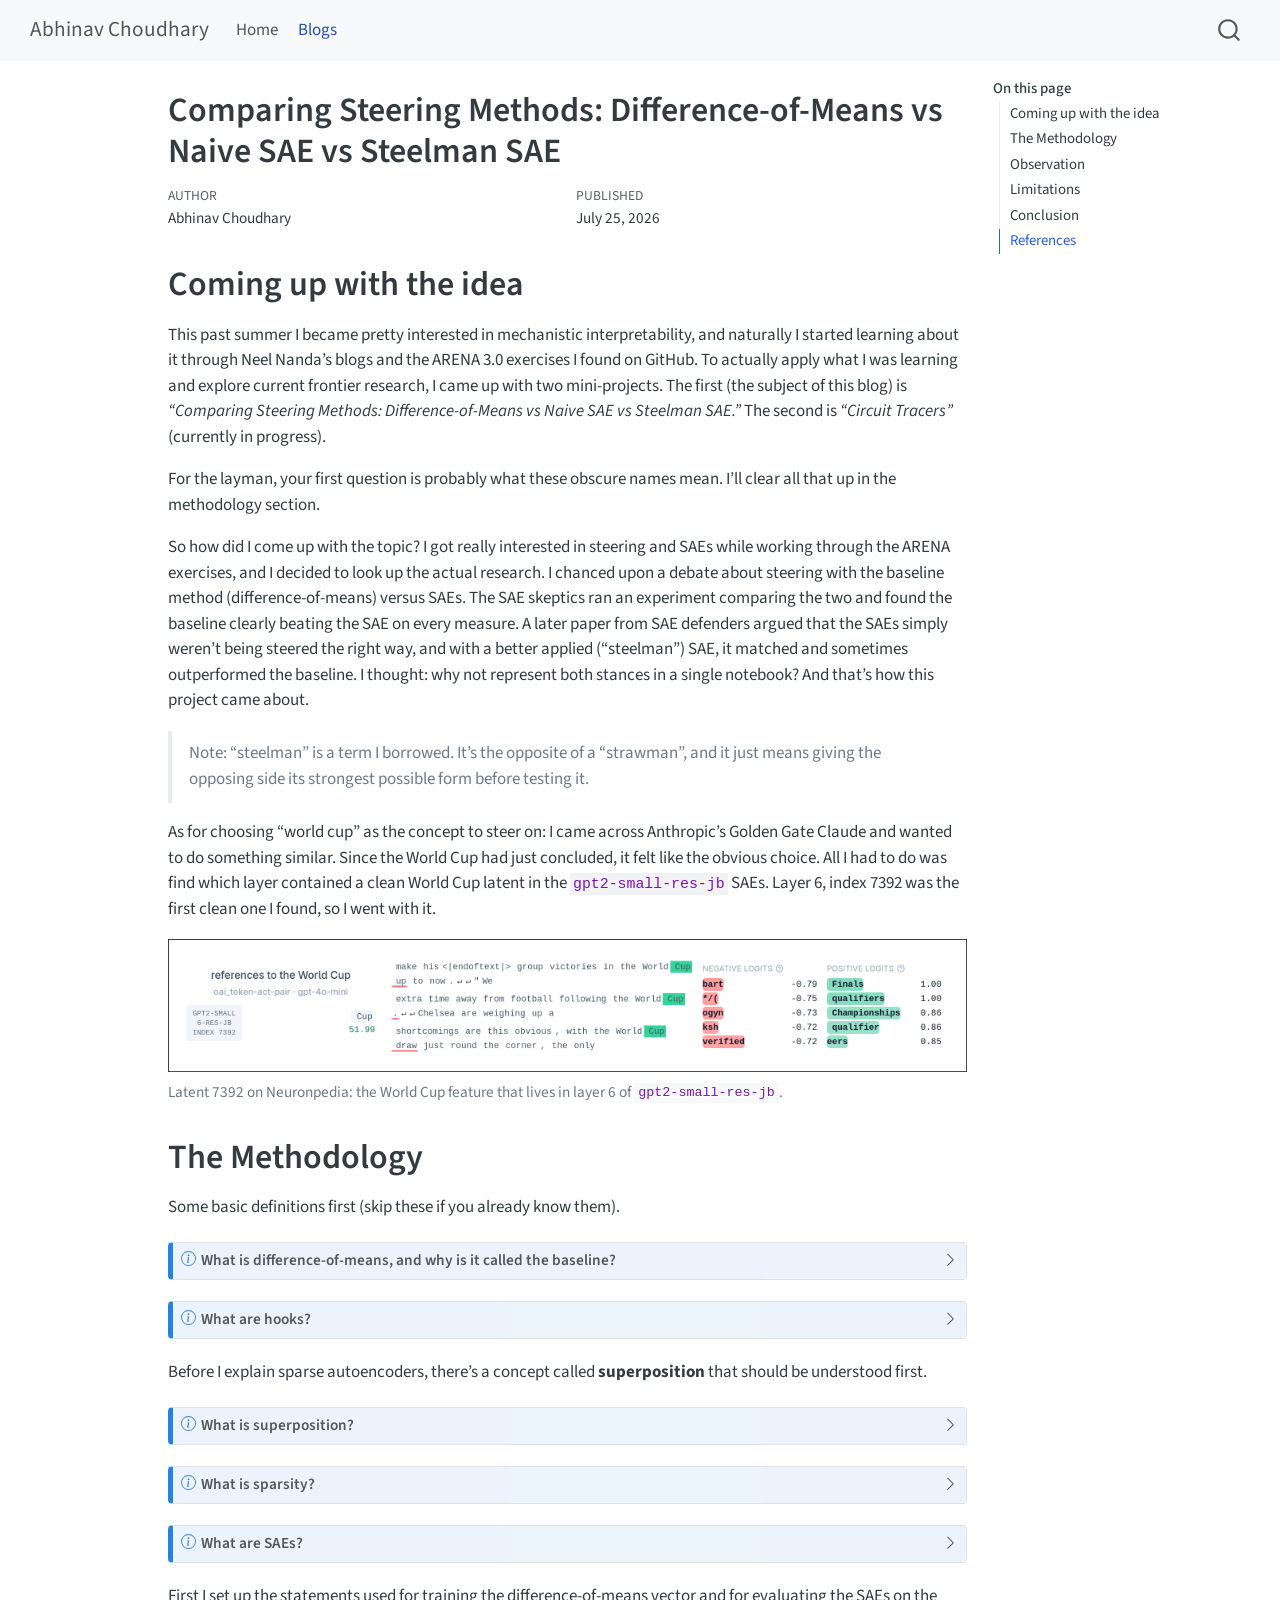
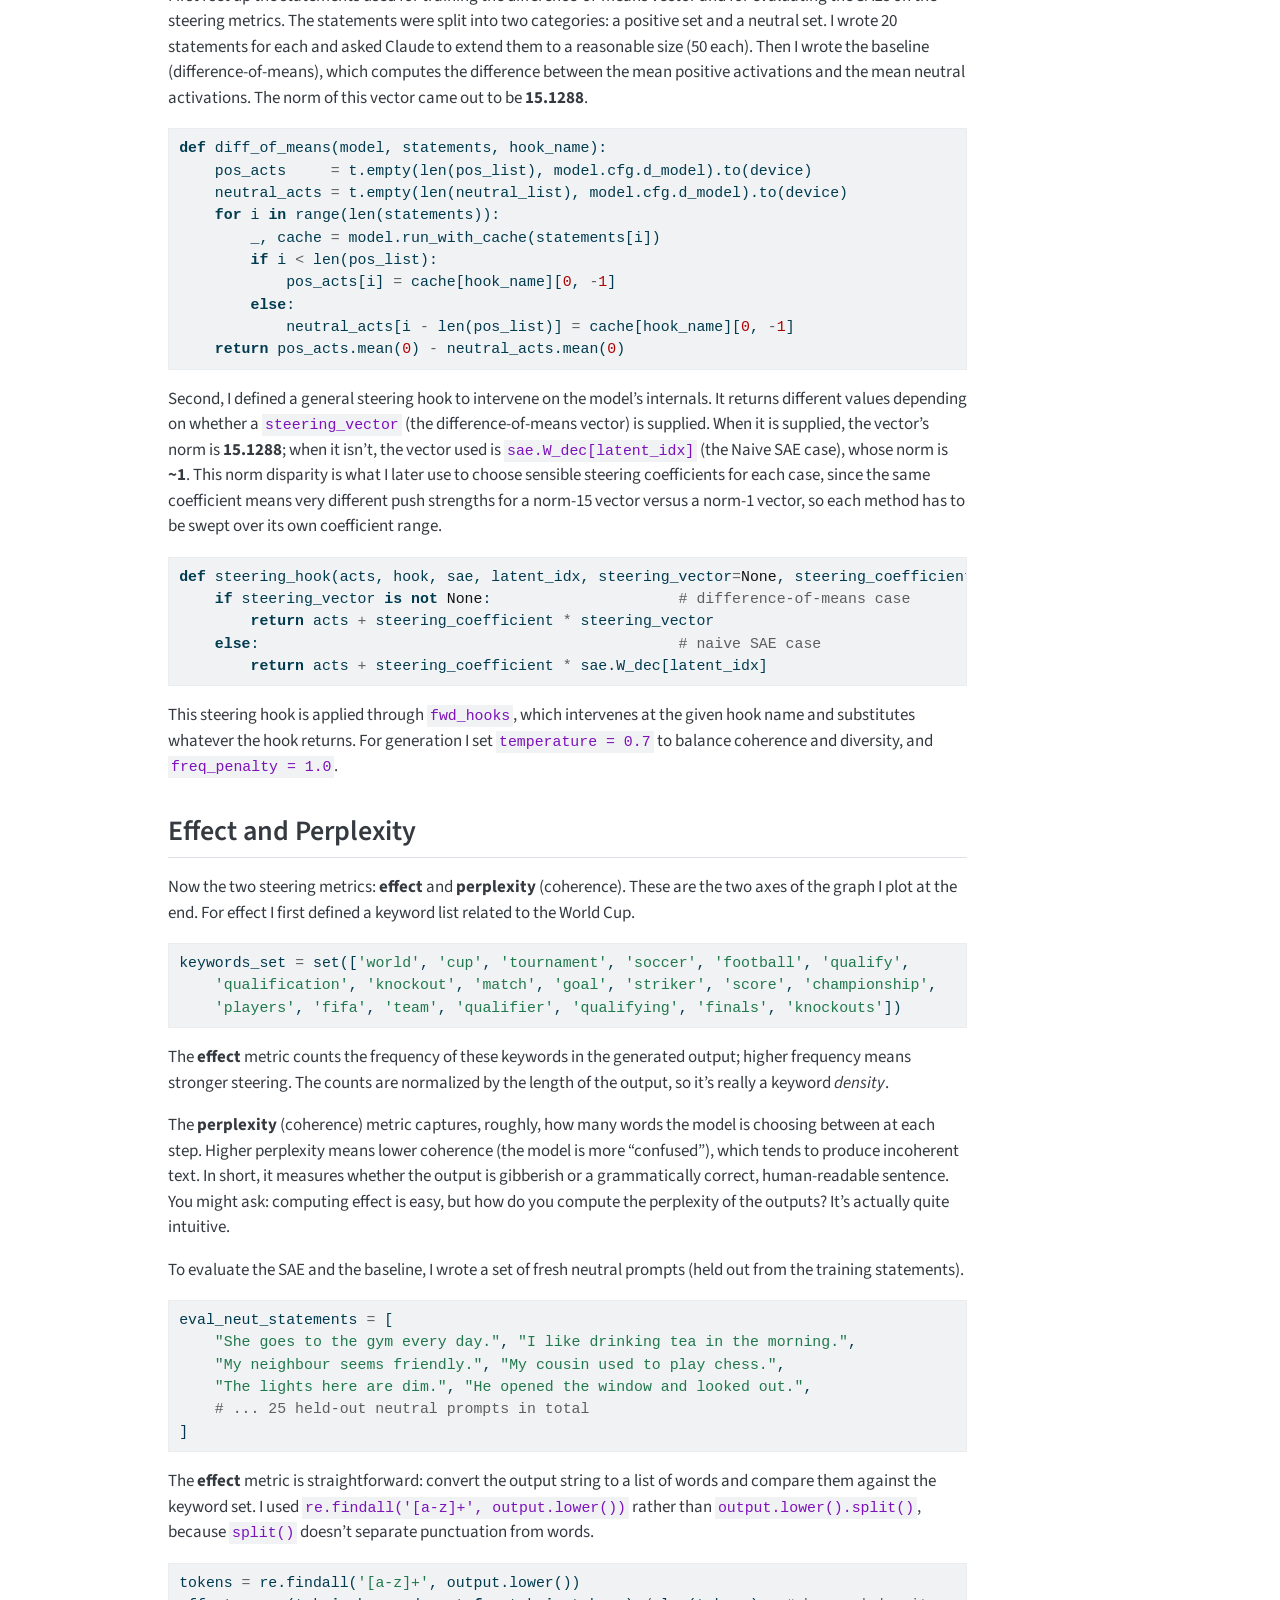
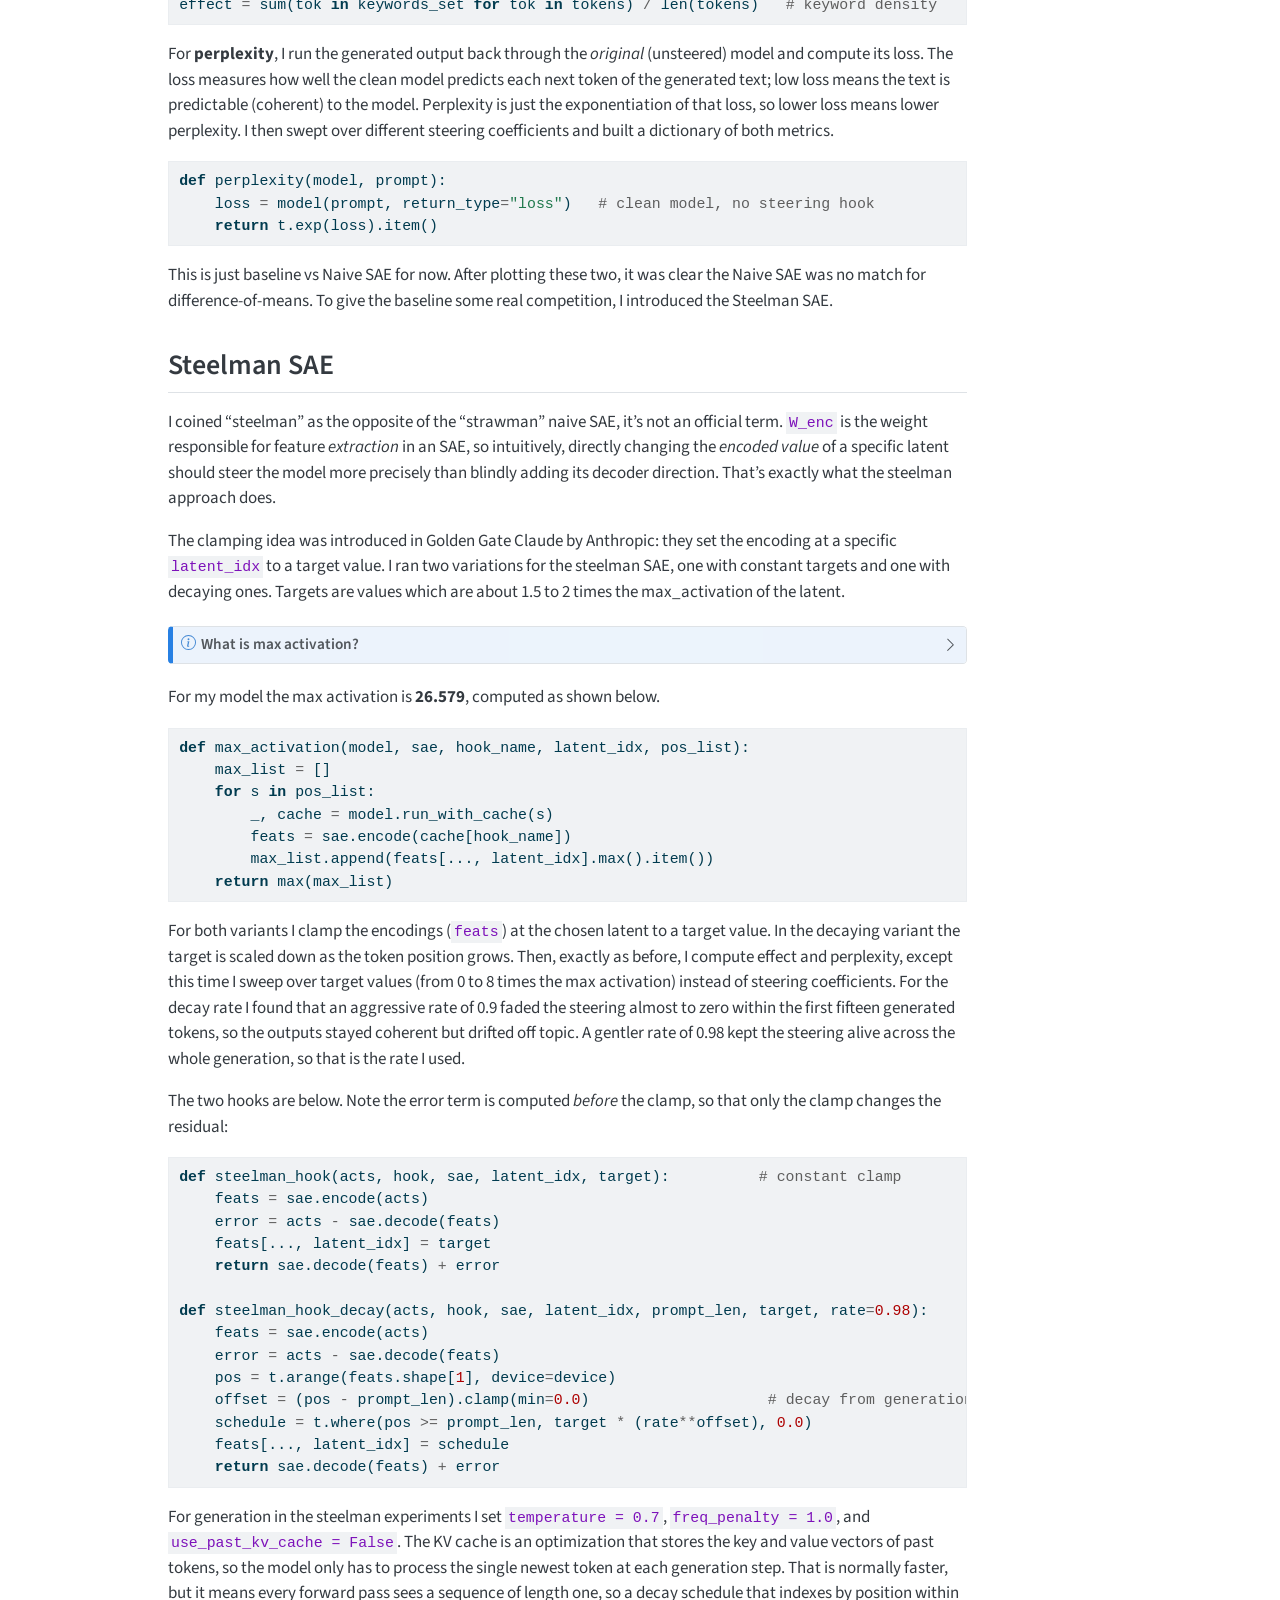
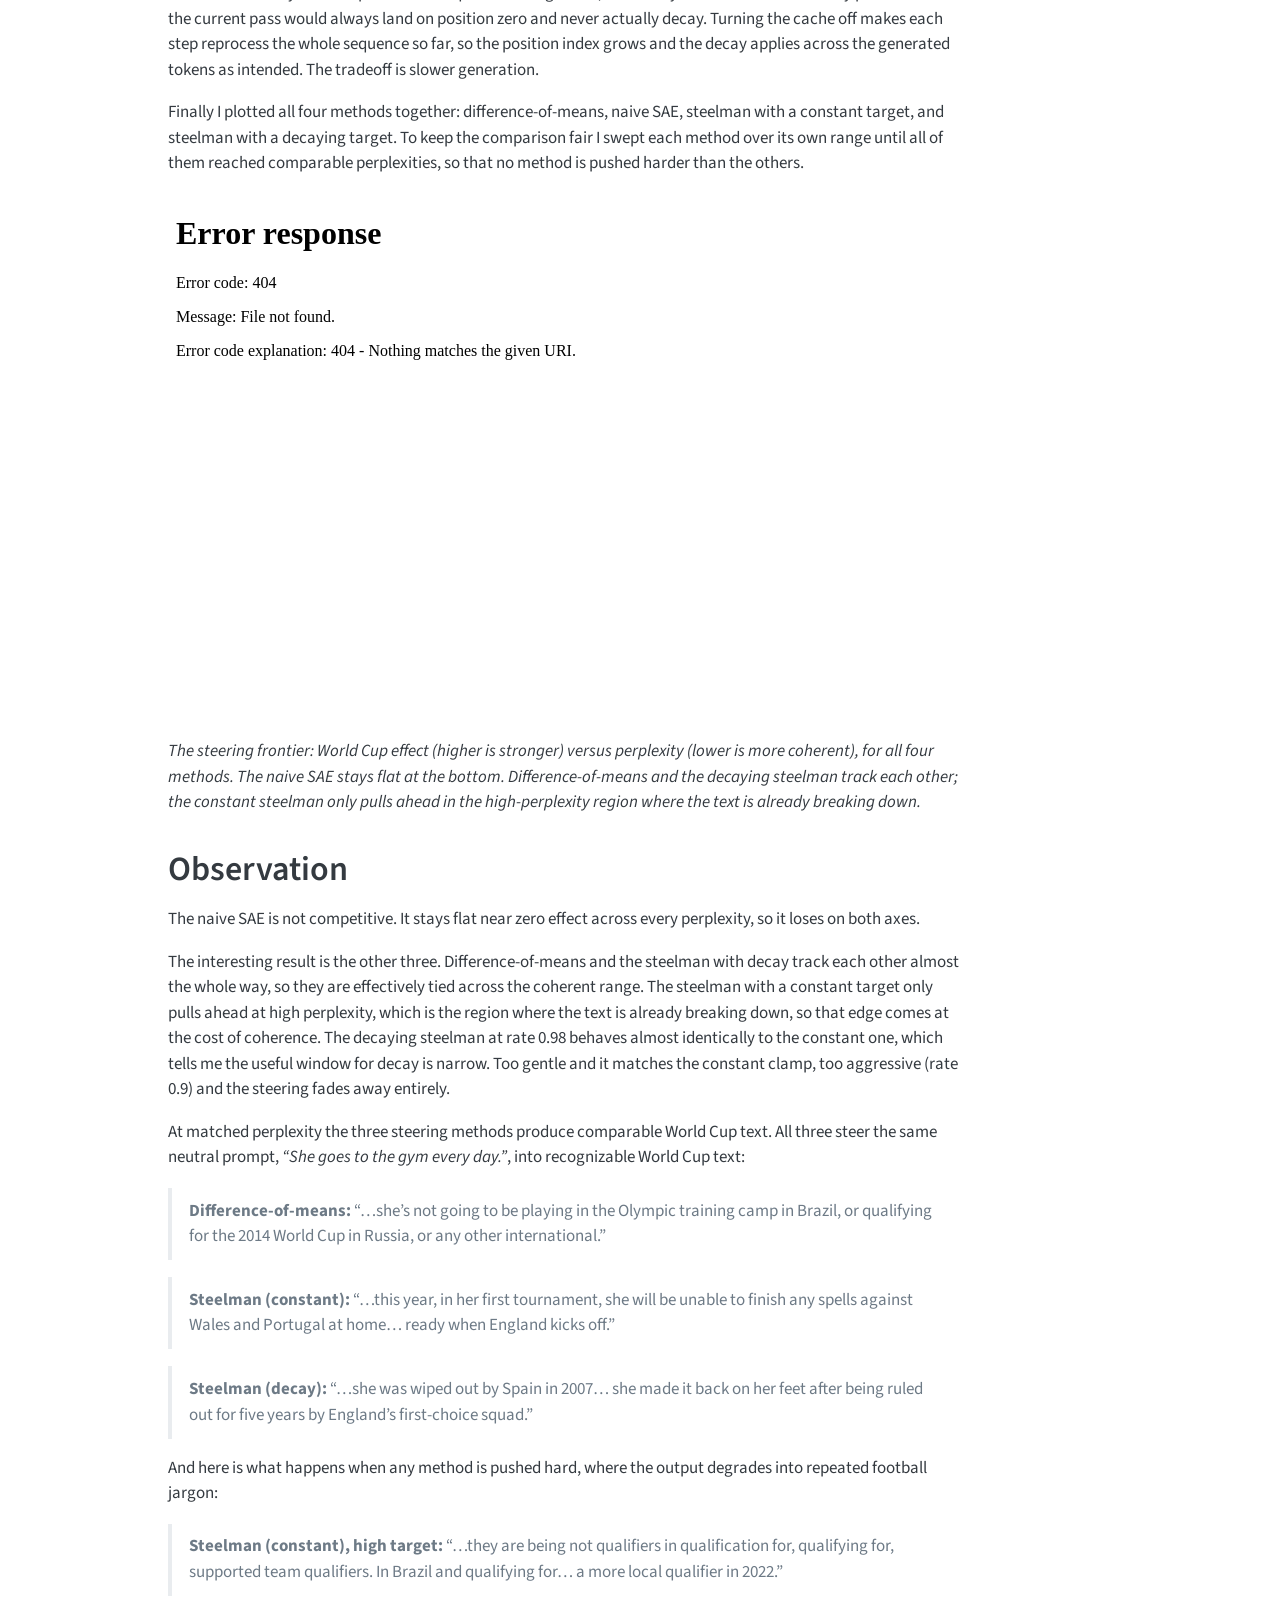
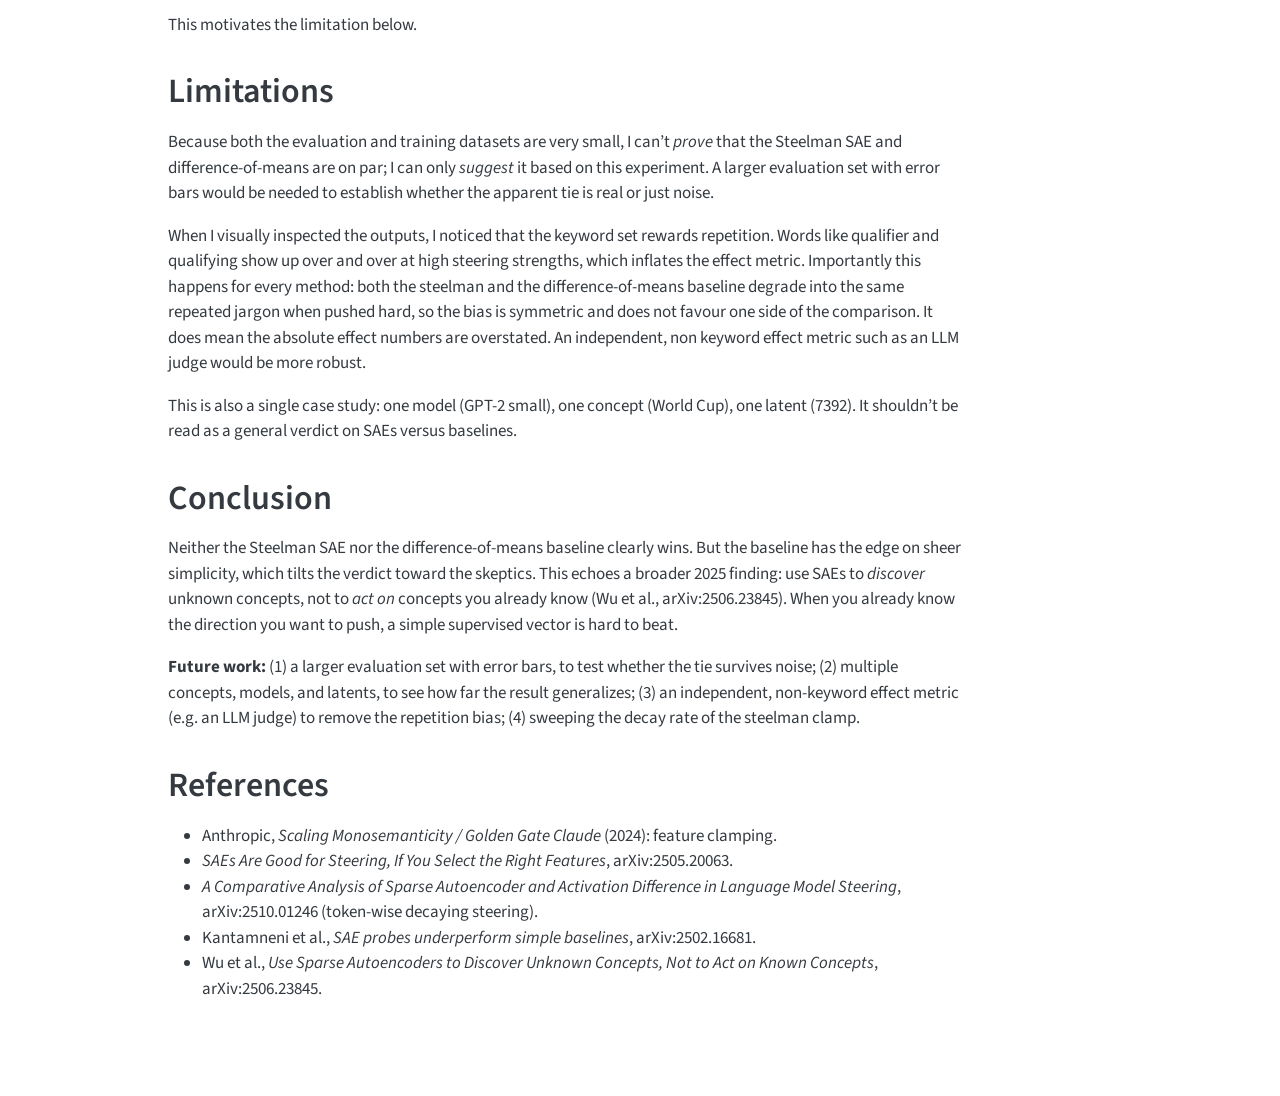
==== steering-methods.html @ bc578cc6 "Built site for gh-pages" ====
<!DOCTYPE html>
<html xmlns="http://www.w3.org/1999/xhtml" lang="en" xml:lang="en"><head>

<meta charset="utf-8">
<meta name="generator" content="quarto-1.9.38">

<meta name="viewport" content="width=device-width, initial-scale=1.0, user-scalable=yes">

<meta name="author" content="Abhinav Choudhary">
<meta name="dcterms.date" content="2026-07-25">

<title>Comparing Steering Methods: Difference-of-Means vs Naive SAE vs Steelman SAE – Abhinav Choudhary</title>
<style>
/* Default styles provided by pandoc.
** See https://pandoc.org/MANUAL.html#variables-for-html for config info.
*/
code{white-space: pre-wrap;}
span.smallcaps{font-variant: small-caps;}
div.columns{display: flex; gap: min(4vw, 1.5em);}
div.column{flex: auto; overflow-x: auto;}
div.hanging-indent{margin-left: 1.5em; text-indent: -1.5em;}
ul.task-list{list-style: none;}
ul.task-list li input[type="checkbox"] {
  width: 0.8em;
  margin: 0 0.8em 0.2em -1em; /* quarto-specific, see https://github.com/quarto-dev/quarto-cli/issues/4556 */ 
  vertical-align: middle;
}
/* CSS for syntax highlighting */
html { -webkit-text-size-adjust: 100%; }
pre > code.sourceCode { white-space: pre; position: relative; }
pre > code.sourceCode > span { display: inline-block; line-height: 1.25; }
pre > code.sourceCode > span:empty { height: 1.2em; }
.sourceCode { overflow: visible; }
code.sourceCode > span { color: inherit; text-decoration: inherit; }
div.sourceCode { margin: 1em 0; }
pre.sourceCode { margin: 0; }
@media screen {
div.sourceCode { overflow: auto; }
}
@media print {
pre > code.sourceCode { white-space: pre-wrap; }
pre > code.sourceCode > span { text-indent: -5em; padding-left: 5em; }
}
pre.numberSource code
  { counter-reset: source-line 0; }
pre.numberSource code > span
  { position: relative; left: -4em; counter-increment: source-line; }
pre.numberSource code > span > a:first-child::before
  { content: counter(source-line);
    position: relative; left: -1em; text-align: right; vertical-align: baseline;
    border: none; display: inline-block;
    -webkit-touch-callout: none; -webkit-user-select: none;
    -khtml-user-select: none; -moz-user-select: none;
    -ms-user-select: none; user-select: none;
    padding: 0 4px; width: 4em;
  }
pre.numberSource { margin-left: 3em;  padding-left: 4px; }
div.sourceCode
  {   }
@media screen {
pre > code.sourceCode > span > a:first-child::before { text-decoration: underline; }
}
</style>


<script src="site_libs/quarto-nav/quarto-nav.js"></script>
<script src="site_libs/quarto-nav/headroom.min.js"></script>
<script src="site_libs/clipboard/clipboard.min.js"></script>
<script src="site_libs/quarto-search/autocomplete.umd.js"></script>
<script src="site_libs/quarto-search/fuse.min.js"></script>
<script src="site_libs/quarto-search/quarto-search.js"></script>
<meta name="quarto:offset" content="./">
<script src="site_libs/quarto-html/quarto.js" type="module"></script>
<script src="site_libs/quarto-html/tabsets/tabsets.js" type="module"></script>
<script src="site_libs/quarto-html/popper.min.js"></script>
<script src="site_libs/quarto-html/tippy.umd.min.js"></script>
<script src="site_libs/quarto-html/anchor.min.js"></script>
<link href="site_libs/quarto-html/tippy.css" rel="stylesheet">
<link href="site_libs/quarto-html/quarto-syntax-highlighting-15634bcf2e68342d4ad2dfa704d543f6.css" rel="stylesheet" id="quarto-text-highlighting-styles">
<script src="site_libs/bootstrap/bootstrap.min.js"></script>
<link href="site_libs/bootstrap/bootstrap-icons.css" rel="stylesheet">
<link href="site_libs/bootstrap/bootstrap-06bdbc56febceab7a130b93cdafb0894.min.css" rel="stylesheet" append-hash="true" id="quarto-bootstrap" data-mode="light">
<script id="quarto-search-options" type="application/json">{
  "location": "navbar",
  "copy-button": false,
  "collapse-after": 3,
  "panel-placement": "end",
  "type": "overlay",
  "limit": 50,
  "keyboard-shortcut": [
    "f",
    "/",
    "s"
  ],
  "show-item-context": false,
  "language": {
    "search-no-results-text": "No results",
    "search-matching-documents-text": "matching documents",
    "search-copy-link-title": "Copy link to search",
    "search-hide-matches-text": "Hide additional matches",
    "search-more-match-text": "more match in this document",
    "search-more-matches-text": "more matches in this document",
    "search-clear-button-title": "Clear",
    "search-text-placeholder": "",
    "search-detached-cancel-button-title": "Cancel",
    "search-submit-button-title": "Submit",
    "search-label": "Search"
  }
}</script>


</head>

<body class="nav-fixed quarto-light">

<div id="quarto-search-results"></div>
  <header id="quarto-header" class="headroom fixed-top">
    <nav class="navbar navbar-expand-lg " data-bs-theme="dark">
      <div class="navbar-container container-fluid">
      <div class="navbar-brand-container mx-auto">
    <a class="navbar-brand" href="./index.html">
    <span class="navbar-title">Abhinav Choudhary</span>
    </a>
  </div>
            <div id="quarto-search" class="" title="Search"></div>
          <button class="navbar-toggler" type="button" data-bs-toggle="collapse" data-bs-target="#navbarCollapse" aria-controls="navbarCollapse" role="menu" aria-expanded="false" aria-label="Toggle navigation" onclick="if (window.quartoToggleHeadroom) { window.quartoToggleHeadroom(); }">
  <span class="navbar-toggler-icon"></span>
</button>
          <div class="collapse navbar-collapse" id="navbarCollapse">
            <ul class="navbar-nav navbar-nav-scroll me-auto">
  <li class="nav-item">
    <a class="nav-link" href="./index.html"> 
<span class="menu-text">Home</span></a>
  </li>  
  <li class="nav-item">
    <a class="nav-link active" href="./steering-methods.html" aria-current="page"> 
<span class="menu-text">Blogs</span></a>
  </li>  
</ul>
          </div> <!-- /navcollapse -->
            <div class="quarto-navbar-tools">
</div>
      </div> <!-- /container-fluid -->
    </nav>
</header>
<!-- content -->
<div id="quarto-content" class="quarto-container page-columns page-rows-contents page-layout-article page-navbar">
<!-- sidebar -->
<!-- margin-sidebar -->
    <div id="quarto-margin-sidebar" class="sidebar margin-sidebar">
        <nav id="TOC" role="doc-toc" class="toc-active">
    <h2 id="toc-title">On this page</h2>
   
  <ul class="collapse">
  <li><a href="#coming-up-with-the-idea" id="toc-coming-up-with-the-idea" class="nav-link active" data-scroll-target="#coming-up-with-the-idea">Coming up with the idea</a></li>
  <li><a href="#the-methodology" id="toc-the-methodology" class="nav-link" data-scroll-target="#the-methodology">The Methodology</a>
  <ul class="collapse">
  <li><a href="#effect-and-perplexity" id="toc-effect-and-perplexity" class="nav-link" data-scroll-target="#effect-and-perplexity">Effect and Perplexity</a></li>
  <li><a href="#steelman-sae" id="toc-steelman-sae" class="nav-link" data-scroll-target="#steelman-sae">Steelman SAE</a></li>
  </ul></li>
  <li><a href="#observation" id="toc-observation" class="nav-link" data-scroll-target="#observation">Observation</a></li>
  <li><a href="#limitations" id="toc-limitations" class="nav-link" data-scroll-target="#limitations">Limitations</a></li>
  <li><a href="#conclusion" id="toc-conclusion" class="nav-link" data-scroll-target="#conclusion">Conclusion</a></li>
  <li><a href="#references" id="toc-references" class="nav-link" data-scroll-target="#references">References</a></li>
  </ul>
</nav>
    </div>
<!-- main -->
<main class="content" id="quarto-document-content">

<header id="title-block-header" class="quarto-title-block default">
<div class="quarto-title">
<h1 class="title">Comparing Steering Methods: Difference-of-Means vs Naive SAE vs Steelman SAE</h1>
</div>



<div class="quarto-title-meta">

    <div>
    <div class="quarto-title-meta-heading">Author</div>
    <div class="quarto-title-meta-contents">
             <p>Abhinav Choudhary </p>
          </div>
  </div>
    
    <div>
    <div class="quarto-title-meta-heading">Published</div>
    <div class="quarto-title-meta-contents">
      <p class="date">July 25, 2026</p>
    </div>
  </div>
  
    
  </div>
  


</header>


<section id="coming-up-with-the-idea" class="level1">
<h1>Coming up with the idea</h1>
<p>This past summer I became pretty interested in mechanistic interpretability, and naturally I started learning about it through Neel Nanda’s blogs and the ARENA 3.0 exercises I found on GitHub. To actually apply what I was learning and explore current frontier research, I came up with two mini-projects. The first (the subject of this blog) is <em>“Comparing Steering Methods: Difference-of-Means vs Naive SAE vs Steelman SAE.”</em> The second is <em>“Circuit Tracers”</em> (currently in progress).</p>
<p>For the layman, your first question is probably what these obscure names mean. I’ll clear all that up in the methodology section.</p>
<p>So how did I come up with the topic? I got really interested in steering and SAEs while working through the ARENA exercises, and I decided to look up the actual research. I chanced upon a debate about steering with the baseline method (difference-of-means) versus SAEs. The SAE skeptics ran an experiment comparing the two and found the baseline clearly beating the SAE on every measure. A later paper from SAE defenders argued that the SAEs simply weren’t being steered the right way, and with a better applied (“steelman”) SAE, it matched and sometimes outperformed the baseline. I thought: why not represent both stances in a single notebook? And that’s how this project came about.</p>
<blockquote class="blockquote">
<p>Note: “steelman” is a term I borrowed. It’s the opposite of a “strawman”, and it just means giving the opposing side its strongest possible form before testing it.</p>
</blockquote>
<p>As for choosing “world cup” as the concept to steer on: I came across Anthropic’s Golden Gate Claude and wanted to do something similar. Since the World Cup had just concluded, it felt like the obvious choice. All I had to do was find which layer contained a clean World Cup latent in the <code>gpt2-small-res-jb</code> SAEs. Layer 6, index 7392 was the first clean one I found, so I went with it.</p>
<div class="quarto-figure quarto-figure-center">
<figure class="figure">
<p><img src="images/neuronpedia_max_act.png" class="img-fluid figure-img"></p>
<figcaption>Latent 7392 on Neuronpedia: the World Cup feature that lives in layer 6 of <code>gpt2-small-res-jb</code>.</figcaption>
</figure>
</div>
</section>
<section id="the-methodology" class="level1">
<h1>The Methodology</h1>
<p>Some basic definitions first (skip these if you already know them).</p>
<div class="callout callout-style-default callout-note callout-titled">
<div class="callout-header d-flex align-content-center collapsed" data-bs-toggle="collapse" data-bs-target=".callout-1-contents" aria-controls="callout-1" aria-expanded="false" aria-label="Toggle callout">
<div class="callout-icon-container">
<i class="callout-icon"></i>
</div>
<div class="callout-title-container flex-fill">
<span class="screen-reader-only">Note</span>What is difference-of-means, and why is it called the baseline?
</div>
<div class="callout-btn-toggle d-inline-block border-0 py-1 ps-1 pe-0 float-end"><i class="callout-toggle"></i></div>
</div>
<div id="callout-1" class="callout-1-contents callout-collapse collapse">
<div class="callout-body-container callout-body">
<p>Difference-of-means is a <em>supervised</em> feature vector obtained by taking the difference between the mean activations of a positive set and a neutral set. It represents the actual “world cup” direction in the model. If I want to increase the “world cup-ness” of the model’s answers, I add this vector to the internals (by intervening through hooks); if I want to decrease it, I subtract the direction. It’s called the baseline because it’s the simple, cheap method the fancier SAE approaches are compared against.</p>
</div>
</div>
</div>
<div class="callout callout-style-default callout-note callout-titled">
<div class="callout-header d-flex align-content-center collapsed" data-bs-toggle="collapse" data-bs-target=".callout-2-contents" aria-controls="callout-2" aria-expanded="false" aria-label="Toggle callout">
<div class="callout-icon-container">
<i class="callout-icon"></i>
</div>
<div class="callout-title-container flex-fill">
<span class="screen-reader-only">Note</span>What are hooks?
</div>
<div class="callout-btn-toggle d-inline-block border-0 py-1 ps-1 pe-0 float-end"><i class="callout-toggle"></i></div>
</div>
<div id="callout-2" class="callout-2-contents callout-collapse collapse">
<div class="callout-body-container callout-body">
<p>Hooks are a fundamental concept in mechanistic interpretability, introduced in the <code>transformer_lens</code> library (by Neel Nanda), the most widely used library for this kind of work. The library defines named checkpoints throughout the model’s internals that a hook can access. A hook is a function of the form <code>hook_fn(resid, hook)</code> that either <em>reads</em> the internals or <em>intervenes</em> on them. (The <code>hook</code> argument is a HookPoint object carrying info like <code>name</code>, <code>layer()</code>, and <code>ctx</code> (context).)</p>
<p>Under the hood, a block roughly looks like this, where each <code>hook_*</code> is a checkpoint you can attach to:</p>
<div class="code-copy-outer-scaffold"><div class="sourceCode" id="cb1"><pre class="sourceCode python code-with-copy"><code class="sourceCode python"><span id="cb1-1"><a href="#cb1-1" aria-hidden="true" tabindex="-1"></a>x <span class="op">=</span> <span class="va">self</span>.hook_resid_pre(x)     <span class="co"># a HookPoint, named "blocks.6.hook_resid_pre"</span></span>
<span id="cb1-2"><a href="#cb1-2" aria-hidden="true" tabindex="-1"></a>x <span class="op">=</span> x <span class="op">+</span> attn(x)</span>
<span id="cb1-3"><a href="#cb1-3" aria-hidden="true" tabindex="-1"></a>x <span class="op">=</span> <span class="va">self</span>.hook_resid_mid(x)</span>
<span id="cb1-4"><a href="#cb1-4" aria-hidden="true" tabindex="-1"></a>x <span class="op">=</span> x <span class="op">+</span> mlp(x)</span>
<span id="cb1-5"><a href="#cb1-5" aria-hidden="true" tabindex="-1"></a>x <span class="op">=</span> <span class="va">self</span>.hook_resid_post(x)</span></code></pre></div><button title="Copy to Clipboard" class="code-copy-button"><i class="bi"></i></button></div>
</div>
</div>
</div>
<p>Before I explain sparse autoencoders, there’s a concept called <strong>superposition</strong> that should be understood first.</p>
<div class="callout callout-style-default callout-note callout-titled">
<div class="callout-header d-flex align-content-center collapsed" data-bs-toggle="collapse" data-bs-target=".callout-3-contents" aria-controls="callout-3" aria-expanded="false" aria-label="Toggle callout">
<div class="callout-icon-container">
<i class="callout-icon"></i>
</div>
<div class="callout-title-container flex-fill">
<span class="screen-reader-only">Note</span>What is superposition?
</div>
<div class="callout-btn-toggle d-inline-block border-0 py-1 ps-1 pe-0 float-end"><i class="callout-toggle"></i></div>
</div>
<div id="callout-3" class="callout-3-contents callout-collapse collapse">
<div class="callout-body-container callout-body">
<p>It has been experimentally observed that when feature activations are sparse, neurons can represent more features than they have dimensions. Feature directions would ideally be orthogonal, but under superposition they are only <em>nearly</em> orthogonal (almost 90 degrees apart), which allows a single neuron to be polysemantic, encoding several features at once.</p>
<div class="quarto-figure quarto-figure-center">
<figure class="figure">
<p><img src="images/tms_superposition.png" class="img-fluid figure-img"></p>
<figcaption>As feature sparsity increases, a model packs more features than it has dimensions by placing them in nearly orthogonal directions. From Anthropic’s <em>Toy Models of Superposition</em>.</figcaption>
</figure>
</div>
</div>
</div>
</div>
<div class="callout callout-style-default callout-note callout-titled">
<div class="callout-header d-flex align-content-center collapsed" data-bs-toggle="collapse" data-bs-target=".callout-4-contents" aria-controls="callout-4" aria-expanded="false" aria-label="Toggle callout">
<div class="callout-icon-container">
<i class="callout-icon"></i>
</div>
<div class="callout-title-container flex-fill">
<span class="screen-reader-only">Note</span>What is sparsity?
</div>
<div class="callout-btn-toggle d-inline-block border-0 py-1 ps-1 pe-0 float-end"><i class="callout-toggle"></i></div>
</div>
<div id="callout-4" class="callout-4-contents callout-collapse collapse">
<div class="callout-body-container callout-body">
<p>Sparsity means only a small number of the SAE’s features are active (non-zero) for any given input. Each input is explained by a <em>few</em> features, not all of them.</p>
</div>
</div>
</div>
<div class="callout callout-style-default callout-note callout-titled">
<div class="callout-header d-flex align-content-center collapsed" data-bs-toggle="collapse" data-bs-target=".callout-5-contents" aria-controls="callout-5" aria-expanded="false" aria-label="Toggle callout">
<div class="callout-icon-container">
<i class="callout-icon"></i>
</div>
<div class="callout-title-container flex-fill">
<span class="screen-reader-only">Note</span>What are SAEs?
</div>
<div class="callout-btn-toggle d-inline-block border-0 py-1 ps-1 pe-0 float-end"><i class="callout-toggle"></i></div>
</div>
<div id="callout-5" class="callout-5-contents callout-collapse collapse">
<div class="callout-body-container callout-body">
<p>SAEs (sparse autoencoders) are devices that promote monosemanticity. They are over-complete dictionaries whose dimension is larger than the activation dimension, so that every individual feature packed into a neuron can get its own direction. They are trained to reconstruct the input from the same features they extract, penalized by a sparsity term.</p>
<pre><code>x                -&gt; (batch, seq, d_model)
feats            = ReLU(x @ sae.W_enc)      # (b, s, d_model) @ (d_model, d_sae); d_sae &gt; d_model
x_reconstruction = feats @ sae.W_dec
error            = x - x_reconstruction

loss = ||x - x_reconstruction||^2   +   lambda * ||feats||_1
       |___ reconstruction (MSE) ___|     |___ sparsity (L1) ___|</code></pre>
<p>Without the sparsity penalty, the SAE could just use all its features densely, no better than the neuron it’s decoding. The L1 penalty forces the SAE to explain each input with a <em>minimal</em> set of active features, so each feature specializes in one interpretable concept. <strong>Sparsity is what buys monosemanticity.</strong></p>
</div>
</div>
</div>
<p>First I set up the statements used for training the difference-of-means vector and for evaluating the SAEs on the steering metrics. The statements were split into two categories: a positive set and a neutral set. I wrote 20 statements for each and asked Claude to extend them to a reasonable size (50 each). Then I wrote the baseline (difference-of-means), which computes the difference between the mean positive activations and the mean neutral activations. The norm of this vector came out to be <strong>15.1288</strong>.</p>
<div class="code-copy-outer-scaffold"><div class="sourceCode" id="cb3"><pre class="sourceCode python code-with-copy"><code class="sourceCode python"><span id="cb3-1"><a href="#cb3-1" aria-hidden="true" tabindex="-1"></a><span class="kw">def</span> diff_of_means(model, statements, hook_name):</span>
<span id="cb3-2"><a href="#cb3-2" aria-hidden="true" tabindex="-1"></a>    pos_acts     <span class="op">=</span> t.empty(<span class="bu">len</span>(pos_list), model.cfg.d_model).to(device)</span>
<span id="cb3-3"><a href="#cb3-3" aria-hidden="true" tabindex="-1"></a>    neutral_acts <span class="op">=</span> t.empty(<span class="bu">len</span>(neutral_list), model.cfg.d_model).to(device)</span>
<span id="cb3-4"><a href="#cb3-4" aria-hidden="true" tabindex="-1"></a>    <span class="cf">for</span> i <span class="kw">in</span> <span class="bu">range</span>(<span class="bu">len</span>(statements)):</span>
<span id="cb3-5"><a href="#cb3-5" aria-hidden="true" tabindex="-1"></a>        _, cache <span class="op">=</span> model.run_with_cache(statements[i])</span>
<span id="cb3-6"><a href="#cb3-6" aria-hidden="true" tabindex="-1"></a>        <span class="cf">if</span> i <span class="op">&lt;</span> <span class="bu">len</span>(pos_list):</span>
<span id="cb3-7"><a href="#cb3-7" aria-hidden="true" tabindex="-1"></a>            pos_acts[i] <span class="op">=</span> cache[hook_name][<span class="dv">0</span>, <span class="op">-</span><span class="dv">1</span>]</span>
<span id="cb3-8"><a href="#cb3-8" aria-hidden="true" tabindex="-1"></a>        <span class="cf">else</span>:</span>
<span id="cb3-9"><a href="#cb3-9" aria-hidden="true" tabindex="-1"></a>            neutral_acts[i <span class="op">-</span> <span class="bu">len</span>(pos_list)] <span class="op">=</span> cache[hook_name][<span class="dv">0</span>, <span class="op">-</span><span class="dv">1</span>]</span>
<span id="cb3-10"><a href="#cb3-10" aria-hidden="true" tabindex="-1"></a>    <span class="cf">return</span> pos_acts.mean(<span class="dv">0</span>) <span class="op">-</span> neutral_acts.mean(<span class="dv">0</span>)</span></code></pre></div><button title="Copy to Clipboard" class="code-copy-button"><i class="bi"></i></button></div>
<p>Second, I defined a general steering hook to intervene on the model’s internals. It returns different values depending on whether a <code>steering_vector</code> (the difference-of-means vector) is supplied. When it is supplied, the vector’s norm is <strong>15.1288</strong>; when it isn’t, the vector used is <code>sae.W_dec[latent_idx]</code> (the Naive SAE case), whose norm is <strong>~1</strong>. This norm disparity is what I later use to choose sensible steering coefficients for each case, since the same coefficient means very different push strengths for a norm-15 vector versus a norm-1 vector, so each method has to be swept over its own coefficient range.</p>
<div class="code-copy-outer-scaffold"><div class="sourceCode" id="cb4"><pre class="sourceCode python code-with-copy"><code class="sourceCode python"><span id="cb4-1"><a href="#cb4-1" aria-hidden="true" tabindex="-1"></a><span class="kw">def</span> steering_hook(acts, hook, sae, latent_idx, steering_vector<span class="op">=</span><span class="va">None</span>, steering_coefficient<span class="op">=</span><span class="fl">1.0</span>):</span>
<span id="cb4-2"><a href="#cb4-2" aria-hidden="true" tabindex="-1"></a>    <span class="cf">if</span> steering_vector <span class="kw">is</span> <span class="kw">not</span> <span class="va">None</span>:                     <span class="co"># difference-of-means case</span></span>
<span id="cb4-3"><a href="#cb4-3" aria-hidden="true" tabindex="-1"></a>        <span class="cf">return</span> acts <span class="op">+</span> steering_coefficient <span class="op">*</span> steering_vector</span>
<span id="cb4-4"><a href="#cb4-4" aria-hidden="true" tabindex="-1"></a>    <span class="cf">else</span>:                                               <span class="co"># naive SAE case</span></span>
<span id="cb4-5"><a href="#cb4-5" aria-hidden="true" tabindex="-1"></a>        <span class="cf">return</span> acts <span class="op">+</span> steering_coefficient <span class="op">*</span> sae.W_dec[latent_idx]</span></code></pre></div><button title="Copy to Clipboard" class="code-copy-button"><i class="bi"></i></button></div>
<p>This steering hook is applied through <code>fwd_hooks</code>, which intervenes at the given hook name and substitutes whatever the hook returns. For generation I set <code>temperature = 0.7</code> to balance coherence and diversity, and <code>freq_penalty = 1.0</code>.</p>
<section id="effect-and-perplexity" class="level2">
<h2 class="anchored" data-anchor-id="effect-and-perplexity">Effect and Perplexity</h2>
<p>Now the two steering metrics: <strong>effect</strong> and <strong>perplexity</strong> (coherence). These are the two axes of the graph I plot at the end. For effect I first defined a keyword list related to the World Cup.</p>
<div class="code-copy-outer-scaffold"><div class="sourceCode" id="cb5"><pre class="sourceCode python code-with-copy"><code class="sourceCode python"><span id="cb5-1"><a href="#cb5-1" aria-hidden="true" tabindex="-1"></a>keywords_set <span class="op">=</span> <span class="bu">set</span>([<span class="st">'world'</span>, <span class="st">'cup'</span>, <span class="st">'tournament'</span>, <span class="st">'soccer'</span>, <span class="st">'football'</span>, <span class="st">'qualify'</span>,</span>
<span id="cb5-2"><a href="#cb5-2" aria-hidden="true" tabindex="-1"></a>    <span class="st">'qualification'</span>, <span class="st">'knockout'</span>, <span class="st">'match'</span>, <span class="st">'goal'</span>, <span class="st">'striker'</span>, <span class="st">'score'</span>, <span class="st">'championship'</span>,</span>
<span id="cb5-3"><a href="#cb5-3" aria-hidden="true" tabindex="-1"></a>    <span class="st">'players'</span>, <span class="st">'fifa'</span>, <span class="st">'team'</span>, <span class="st">'qualifier'</span>, <span class="st">'qualifying'</span>, <span class="st">'finals'</span>, <span class="st">'knockouts'</span>])</span></code></pre></div><button title="Copy to Clipboard" class="code-copy-button"><i class="bi"></i></button></div>
<p>The <strong>effect</strong> metric counts the frequency of these keywords in the generated output; higher frequency means stronger steering. The counts are normalized by the length of the output, so it’s really a keyword <em>density</em>.</p>
<p>The <strong>perplexity</strong> (coherence) metric captures, roughly, how many words the model is choosing between at each step. Higher perplexity means lower coherence (the model is more “confused”), which tends to produce incoherent text. In short, it measures whether the output is gibberish or a grammatically correct, human-readable sentence. You might ask: computing effect is easy, but how do you compute the perplexity of the outputs? It’s actually quite intuitive.</p>
<p>To evaluate the SAE and the baseline, I wrote a set of fresh neutral prompts (held out from the training statements).</p>
<div class="code-copy-outer-scaffold"><div class="sourceCode" id="cb6"><pre class="sourceCode python code-with-copy"><code class="sourceCode python"><span id="cb6-1"><a href="#cb6-1" aria-hidden="true" tabindex="-1"></a>eval_neut_statements <span class="op">=</span> [</span>
<span id="cb6-2"><a href="#cb6-2" aria-hidden="true" tabindex="-1"></a>    <span class="st">"She goes to the gym every day."</span>, <span class="st">"I like drinking tea in the morning."</span>,</span>
<span id="cb6-3"><a href="#cb6-3" aria-hidden="true" tabindex="-1"></a>    <span class="st">"My neighbour seems friendly."</span>, <span class="st">"My cousin used to play chess."</span>,</span>
<span id="cb6-4"><a href="#cb6-4" aria-hidden="true" tabindex="-1"></a>    <span class="st">"The lights here are dim."</span>, <span class="st">"He opened the window and looked out."</span>,</span>
<span id="cb6-5"><a href="#cb6-5" aria-hidden="true" tabindex="-1"></a>    <span class="co"># ... 25 held-out neutral prompts in total</span></span>
<span id="cb6-6"><a href="#cb6-6" aria-hidden="true" tabindex="-1"></a>]</span></code></pre></div><button title="Copy to Clipboard" class="code-copy-button"><i class="bi"></i></button></div>
<p>The <strong>effect</strong> metric is straightforward: convert the output string to a list of words and compare them against the keyword set. I used <code>re.findall('[a-z]+', output.lower())</code> rather than <code>output.lower().split()</code>, because <code>split()</code> doesn’t separate punctuation from words.</p>
<div class="code-copy-outer-scaffold"><div class="sourceCode" id="cb7"><pre class="sourceCode python code-with-copy"><code class="sourceCode python"><span id="cb7-1"><a href="#cb7-1" aria-hidden="true" tabindex="-1"></a>tokens <span class="op">=</span> re.findall(<span class="st">'[a-z]+'</span>, output.lower())</span>
<span id="cb7-2"><a href="#cb7-2" aria-hidden="true" tabindex="-1"></a>effect <span class="op">=</span> <span class="bu">sum</span>(tok <span class="kw">in</span> keywords_set <span class="cf">for</span> tok <span class="kw">in</span> tokens) <span class="op">/</span> <span class="bu">len</span>(tokens)   <span class="co"># keyword density</span></span></code></pre></div><button title="Copy to Clipboard" class="code-copy-button"><i class="bi"></i></button></div>
<p>For <strong>perplexity</strong>, I run the generated output back through the <em>original</em> (unsteered) model and compute its loss. The loss measures how well the clean model predicts each next token of the generated text; low loss means the text is predictable (coherent) to the model. Perplexity is just the exponentiation of that loss, so lower loss means lower perplexity. I then swept over different steering coefficients and built a dictionary of both metrics.</p>
<div class="code-copy-outer-scaffold"><div class="sourceCode" id="cb8"><pre class="sourceCode python code-with-copy"><code class="sourceCode python"><span id="cb8-1"><a href="#cb8-1" aria-hidden="true" tabindex="-1"></a><span class="kw">def</span> perplexity(model, prompt):</span>
<span id="cb8-2"><a href="#cb8-2" aria-hidden="true" tabindex="-1"></a>    loss <span class="op">=</span> model(prompt, return_type<span class="op">=</span><span class="st">"loss"</span>)   <span class="co"># clean model, no steering hook</span></span>
<span id="cb8-3"><a href="#cb8-3" aria-hidden="true" tabindex="-1"></a>    <span class="cf">return</span> t.exp(loss).item()</span></code></pre></div><button title="Copy to Clipboard" class="code-copy-button"><i class="bi"></i></button></div>
<p>This is just baseline vs Naive SAE for now. After plotting these two, it was clear the Naive SAE was no match for difference-of-means. To give the baseline some real competition, I introduced the Steelman SAE.</p>
</section>
<section id="steelman-sae" class="level2">
<h2 class="anchored" data-anchor-id="steelman-sae">Steelman SAE</h2>
<p>I coined “steelman” as the opposite of the “strawman” naive SAE, it’s not an official term. <code>W_enc</code> is the weight responsible for feature <em>extraction</em> in an SAE, so intuitively, directly changing the <em>encoded value</em> of a specific latent should steer the model more precisely than blindly adding its decoder direction. That’s exactly what the steelman approach does.</p>
<p>The clamping idea was introduced in Golden Gate Claude by Anthropic: they set the encoding at a specific <code>latent_idx</code> to a target value. I ran two variations for the steelman SAE, one with constant targets and one with decaying ones. Targets are values which are about 1.5 to 2 times the max_activation of the latent.</p>
<div class="callout callout-style-default callout-note callout-titled">
<div class="callout-header d-flex align-content-center collapsed" data-bs-toggle="collapse" data-bs-target=".callout-6-contents" aria-controls="callout-6" aria-expanded="false" aria-label="Toggle callout">
<div class="callout-icon-container">
<i class="callout-icon"></i>
</div>
<div class="callout-title-container flex-fill">
<span class="screen-reader-only">Note</span>What is max activation?
</div>
<div class="callout-btn-toggle d-inline-block border-0 py-1 ps-1 pe-0 float-end"><i class="callout-toggle"></i></div>
</div>
<div id="callout-6" class="callout-6-contents callout-collapse collapse">
<div class="callout-body-container callout-body">
<p>Max activation is the largest value the encoding takes across tokens for that particular <code>latent_idx</code>.</p>
</div>
</div>
</div>
<p>For my model the max activation is <strong>26.579</strong>, computed as shown below.</p>
<div class="code-copy-outer-scaffold"><div class="sourceCode" id="cb9"><pre class="sourceCode python code-with-copy"><code class="sourceCode python"><span id="cb9-1"><a href="#cb9-1" aria-hidden="true" tabindex="-1"></a><span class="kw">def</span> max_activation(model, sae, hook_name, latent_idx, pos_list):</span>
<span id="cb9-2"><a href="#cb9-2" aria-hidden="true" tabindex="-1"></a>    max_list <span class="op">=</span> []</span>
<span id="cb9-3"><a href="#cb9-3" aria-hidden="true" tabindex="-1"></a>    <span class="cf">for</span> s <span class="kw">in</span> pos_list:</span>
<span id="cb9-4"><a href="#cb9-4" aria-hidden="true" tabindex="-1"></a>        _, cache <span class="op">=</span> model.run_with_cache(s)</span>
<span id="cb9-5"><a href="#cb9-5" aria-hidden="true" tabindex="-1"></a>        feats <span class="op">=</span> sae.encode(cache[hook_name])</span>
<span id="cb9-6"><a href="#cb9-6" aria-hidden="true" tabindex="-1"></a>        max_list.append(feats[..., latent_idx].<span class="bu">max</span>().item())</span>
<span id="cb9-7"><a href="#cb9-7" aria-hidden="true" tabindex="-1"></a>    <span class="cf">return</span> <span class="bu">max</span>(max_list)</span></code></pre></div><button title="Copy to Clipboard" class="code-copy-button"><i class="bi"></i></button></div>
<p>For both variants I clamp the encodings (<code>feats</code>) at the chosen latent to a target value. In the decaying variant the target is scaled down as the token position grows. Then, exactly as before, I compute effect and perplexity, except this time I sweep over target values (from 0 to 8 times the max activation) instead of steering coefficients. For the decay rate I found that an aggressive rate of 0.9 faded the steering almost to zero within the first fifteen generated tokens, so the outputs stayed coherent but drifted off topic. A gentler rate of 0.98 kept the steering alive across the whole generation, so that is the rate I used.</p>
<p>The two hooks are below. Note the error term is computed <em>before</em> the clamp, so that only the clamp changes the residual:</p>
<div class="code-copy-outer-scaffold"><div class="sourceCode" id="cb10"><pre class="sourceCode python code-with-copy"><code class="sourceCode python"><span id="cb10-1"><a href="#cb10-1" aria-hidden="true" tabindex="-1"></a><span class="kw">def</span> steelman_hook(acts, hook, sae, latent_idx, target):          <span class="co"># constant clamp</span></span>
<span id="cb10-2"><a href="#cb10-2" aria-hidden="true" tabindex="-1"></a>    feats <span class="op">=</span> sae.encode(acts)</span>
<span id="cb10-3"><a href="#cb10-3" aria-hidden="true" tabindex="-1"></a>    error <span class="op">=</span> acts <span class="op">-</span> sae.decode(feats)</span>
<span id="cb10-4"><a href="#cb10-4" aria-hidden="true" tabindex="-1"></a>    feats[..., latent_idx] <span class="op">=</span> target</span>
<span id="cb10-5"><a href="#cb10-5" aria-hidden="true" tabindex="-1"></a>    <span class="cf">return</span> sae.decode(feats) <span class="op">+</span> error</span>
<span id="cb10-6"><a href="#cb10-6" aria-hidden="true" tabindex="-1"></a></span>
<span id="cb10-7"><a href="#cb10-7" aria-hidden="true" tabindex="-1"></a><span class="kw">def</span> steelman_hook_decay(acts, hook, sae, latent_idx, prompt_len, target, rate<span class="op">=</span><span class="fl">0.98</span>):</span>
<span id="cb10-8"><a href="#cb10-8" aria-hidden="true" tabindex="-1"></a>    feats <span class="op">=</span> sae.encode(acts)</span>
<span id="cb10-9"><a href="#cb10-9" aria-hidden="true" tabindex="-1"></a>    error <span class="op">=</span> acts <span class="op">-</span> sae.decode(feats)</span>
<span id="cb10-10"><a href="#cb10-10" aria-hidden="true" tabindex="-1"></a>    pos <span class="op">=</span> t.arange(feats.shape[<span class="dv">1</span>], device<span class="op">=</span>device)</span>
<span id="cb10-11"><a href="#cb10-11" aria-hidden="true" tabindex="-1"></a>    offset <span class="op">=</span> (pos <span class="op">-</span> prompt_len).clamp(<span class="bu">min</span><span class="op">=</span><span class="fl">0.0</span>)                    <span class="co"># decay from generation start</span></span>
<span id="cb10-12"><a href="#cb10-12" aria-hidden="true" tabindex="-1"></a>    schedule <span class="op">=</span> t.where(pos <span class="op">&gt;=</span> prompt_len, target <span class="op">*</span> (rate<span class="op">**</span>offset), <span class="fl">0.0</span>)</span>
<span id="cb10-13"><a href="#cb10-13" aria-hidden="true" tabindex="-1"></a>    feats[..., latent_idx] <span class="op">=</span> schedule</span>
<span id="cb10-14"><a href="#cb10-14" aria-hidden="true" tabindex="-1"></a>    <span class="cf">return</span> sae.decode(feats) <span class="op">+</span> error</span></code></pre></div><button title="Copy to Clipboard" class="code-copy-button"><i class="bi"></i></button></div>
<p>For generation in the steelman experiments I set <code>temperature = 0.7</code>, <code>freq_penalty = 1.0</code>, and <code>use_past_kv_cache = False</code>. The KV cache is an optimization that stores the key and value vectors of past tokens, so the model only has to process the single newest token at each generation step. That is normally faster, but it means every forward pass sees a sequence of length one, so a decay schedule that indexes by position within the current pass would always land on position zero and never actually decay. Turning the cache off makes each step reprocess the whole sequence so far, so the position index grows and the decay applies across the generated tokens as intended. The tradeoff is slower generation.</p>
<p>Finally I plotted all four methods together: difference-of-means, naive SAE, steelman with a constant target, and steelman with a decaying target. To keep the comparison fair I swept each method over its own range until all of them reached comparable perplexities, so that no method is pushed harder than the others.</p>
<iframe src="images/frontier.html" width="100%" height="520" style="border:none;"></iframe>
<p><em>The steering frontier: World Cup effect (higher is stronger) versus perplexity (lower is more coherent), for all four methods. The naive SAE stays flat at the bottom. Difference-of-means and the decaying steelman track each other; the constant steelman only pulls ahead in the high-perplexity region where the text is already breaking down.</em></p>
</section>
</section>
<section id="observation" class="level1">
<h1>Observation</h1>
<p>The naive SAE is not competitive. It stays flat near zero effect across every perplexity, so it loses on both axes.</p>
<p>The interesting result is the other three. Difference-of-means and the steelman with decay track each other almost the whole way, so they are effectively tied across the coherent range. The steelman with a constant target only pulls ahead at high perplexity, which is the region where the text is already breaking down, so that edge comes at the cost of coherence. The decaying steelman at rate 0.98 behaves almost identically to the constant one, which tells me the useful window for decay is narrow. Too gentle and it matches the constant clamp, too aggressive (rate 0.9) and the steering fades away entirely.</p>
<p>At matched perplexity the three steering methods produce comparable World Cup text. All three steer the same neutral prompt, <em>“She goes to the gym every day.”</em>, into recognizable World Cup text:</p>
<blockquote class="blockquote">
<p><strong>Difference-of-means:</strong> “…she’s not going to be playing in the Olympic training camp in Brazil, or qualifying for the 2014 World Cup in Russia, or any other international.”</p>
</blockquote>
<blockquote class="blockquote">
<p><strong>Steelman (constant):</strong> “…this year, in her first tournament, she will be unable to finish any spells against Wales and Portugal at home… ready when England kicks off.”</p>
</blockquote>
<blockquote class="blockquote">
<p><strong>Steelman (decay):</strong> “…she was wiped out by Spain in 2007… she made it back on her feet after being ruled out for five years by England’s first-choice squad.”</p>
</blockquote>
<p>And here is what happens when any method is pushed hard, where the output degrades into repeated football jargon:</p>
<blockquote class="blockquote">
<p><strong>Steelman (constant), high target:</strong> “…they are being not qualifiers in qualification for, qualifying for, supported team qualifiers. In Brazil and qualifying for… a more local qualifier in 2022.”</p>
</blockquote>
<p>This motivates the limitation below.</p>
</section>
<section id="limitations" class="level1">
<h1>Limitations</h1>
<p>Because both the evaluation and training datasets are very small, I can’t <em>prove</em> that the Steelman SAE and difference-of-means are on par; I can only <em>suggest</em> it based on this experiment. A larger evaluation set with error bars would be needed to establish whether the apparent tie is real or just noise.</p>
<p>When I visually inspected the outputs, I noticed that the keyword set rewards repetition. Words like qualifier and qualifying show up over and over at high steering strengths, which inflates the effect metric. Importantly this happens for every method: both the steelman and the difference-of-means baseline degrade into the same repeated jargon when pushed hard, so the bias is symmetric and does not favour one side of the comparison. It does mean the absolute effect numbers are overstated. An independent, non keyword effect metric such as an LLM judge would be more robust.</p>
<p>This is also a single case study: one model (GPT-2 small), one concept (World Cup), one latent (7392). It shouldn’t be read as a general verdict on SAEs versus baselines.</p>
</section>
<section id="conclusion" class="level1">
<h1>Conclusion</h1>
<p>Neither the Steelman SAE nor the difference-of-means baseline clearly wins. But the baseline has the edge on sheer simplicity, which tilts the verdict toward the skeptics. This echoes a broader 2025 finding: use SAEs to <em>discover</em> unknown concepts, not to <em>act on</em> concepts you already know (Wu et al., arXiv:2506.23845). When you already know the direction you want to push, a simple supervised vector is hard to beat.</p>
<p><strong>Future work:</strong> (1) a larger evaluation set with error bars, to test whether the tie survives noise; (2) multiple concepts, models, and latents, to see how far the result generalizes; (3) an independent, non-keyword effect metric (e.g.&nbsp;an LLM judge) to remove the repetition bias; (4) sweeping the decay rate of the steelman clamp.</p>
</section>
<section id="references" class="level1">
<h1>References</h1>
<ul>
<li>Anthropic, <em>Scaling Monosemanticity / Golden Gate Claude</em> (2024): feature clamping.</li>
<li><em>SAEs Are Good for Steering, If You Select the Right Features</em>, arXiv:2505.20063.</li>
<li><em>A Comparative Analysis of Sparse Autoencoder and Activation Difference in Language Model Steering</em>, arXiv:2510.01246 (token-wise decaying steering).</li>
<li>Kantamneni et al., <em>SAE probes underperform simple baselines</em>, arXiv:2502.16681.</li>
<li>Wu et al., <em>Use Sparse Autoencoders to Discover Unknown Concepts, Not to Act on Known Concepts</em>, arXiv:2506.23845.</li>
</ul>


</section>

</main> <!-- /main -->
<script id="quarto-html-after-body" type="application/javascript">
  window.document.addEventListener("DOMContentLoaded", function (event) {
    const icon = "";
    const anchorJS = new window.AnchorJS();
    anchorJS.options = {
      placement: 'right',
      icon: icon
    };
    anchorJS.add('.anchored');
    const isCodeAnnotation = (el) => {
      for (const clz of el.classList) {
        if (clz.startsWith('code-annotation-')) {                     
          return true;
        }
      }
      return false;
    }
    const onCopySuccess = function(e) {
      // button target
      const button = e.trigger;
      // don't keep focus
      button.blur();
      // flash "checked"
      button.classList.add('code-copy-button-checked');
      var currentTitle = button.getAttribute("title");
      button.setAttribute("title", "Copied!");
      let tooltip;
      if (window.bootstrap) {
        button.setAttribute("data-bs-toggle", "tooltip");
        button.setAttribute("data-bs-placement", "left");
        button.setAttribute("data-bs-title", "Copied!");
        tooltip = new bootstrap.Tooltip(button, 
          { trigger: "manual", 
            customClass: "code-copy-button-tooltip",
            offset: [0, -8]});
        tooltip.show();    
      }
      setTimeout(function() {
        if (tooltip) {
          tooltip.hide();
          button.removeAttribute("data-bs-title");
          button.removeAttribute("data-bs-toggle");
          button.removeAttribute("data-bs-placement");
        }
        button.setAttribute("title", currentTitle);
        button.classList.remove('code-copy-button-checked');
      }, 1000);
      // clear code selection
      e.clearSelection();
    }
    const getTextToCopy = function(trigger) {
      const outerScaffold = trigger.parentElement.cloneNode(true);
      const codeEl = outerScaffold.querySelector('code');
      for (const childEl of codeEl.children) {
        if (isCodeAnnotation(childEl)) {
          childEl.remove();
        }
      }
      return codeEl.innerText;
    }
    const clipboard = new window.ClipboardJS('.code-copy-button:not([data-in-quarto-modal])', {
      text: getTextToCopy
    });
    clipboard.on('success', onCopySuccess);
    if (window.document.getElementById('quarto-embedded-source-code-modal')) {
      const clipboardModal = new window.ClipboardJS('.code-copy-button[data-in-quarto-modal]', {
        text: getTextToCopy,
        container: window.document.getElementById('quarto-embedded-source-code-modal')
      });
      clipboardModal.on('success', onCopySuccess);
    }
      var localhostRegex = new RegExp(/^(?:http|https):\/\/localhost\:?[0-9]*\//);
      var mailtoRegex = new RegExp(/^mailto:/);
        var filterRegex = new RegExp('/' + window.location.host + '/');
      var isInternal = (href) => {
          return filterRegex.test(href) || localhostRegex.test(href) || mailtoRegex.test(href);
      }
      // Inspect non-navigation links and adorn them if external
     var links = window.document.querySelectorAll('a[href]:not(.nav-link):not(.navbar-brand):not(.toc-action):not(.sidebar-link):not(.sidebar-item-toggle):not(.pagination-link):not(.no-external):not([aria-hidden]):not(.dropdown-item):not(.quarto-navigation-tool):not(.about-link)');
      for (var i=0; i<links.length; i++) {
        const link = links[i];
        if (!isInternal(link.href)) {
          // undo the damage that might have been done by quarto-nav.js in the case of
          // links that we want to consider external
          if (link.dataset.originalHref !== undefined) {
            link.href = link.dataset.originalHref;
          }
        }
      }
    function tippyHover(el, contentFn, onTriggerFn, onUntriggerFn) {
      const config = {
        allowHTML: true,
        maxWidth: 500,
        delay: 100,
        arrow: false,
        appendTo: function(el) {
            return el.parentElement;
        },
        interactive: true,
        interactiveBorder: 10,
        theme: 'quarto',
        placement: 'bottom-start',
      };
      if (contentFn) {
        config.content = contentFn;
      }
      if (onTriggerFn) {
        config.onTrigger = onTriggerFn;
      }
      if (onUntriggerFn) {
        config.onUntrigger = onUntriggerFn;
      }
      window.tippy(el, config); 
    }
    const noterefs = window.document.querySelectorAll('a[role="doc-noteref"]');
    for (var i=0; i<noterefs.length; i++) {
      const ref = noterefs[i];
      tippyHover(ref, function() {
        // use id or data attribute instead here
        let href = ref.getAttribute('data-footnote-href') || ref.getAttribute('href');
        try { href = new URL(href).hash; } catch {}
        const id = href.replace(/^#\/?/, "");
        const note = window.document.getElementById(id);
        if (note) {
          return note.innerHTML;
        } else {
          return "";
        }
      });
    }
    const xrefs = window.document.querySelectorAll('a.quarto-xref');
    const processXRef = (id, note) => {
      // Strip column container classes
      const stripColumnClz = (el) => {
        el.classList.remove("page-full", "page-columns");
        if (el.children) {
          for (const child of el.children) {
            stripColumnClz(child);
          }
        }
      }
      stripColumnClz(note)
      if (id === null || id.startsWith('sec-')) {
        // Special case sections, only their first couple elements
        const container = document.createElement("div");
        if (note.children && note.children.length > 2) {
          container.appendChild(note.children[0].cloneNode(true));
          for (let i = 1; i < note.children.length; i++) {
            const child = note.children[i];
            if (child.tagName === "P" && child.innerText === "") {
              continue;
            } else {
              container.appendChild(child.cloneNode(true));
              break;
            }
          }
          if (window.Quarto?.typesetMath) {
            window.Quarto.typesetMath(container);
          }
          return container.innerHTML
        } else {
          if (window.Quarto?.typesetMath) {
            window.Quarto.typesetMath(note);
          }
          return note.innerHTML;
        }
      } else {
        // Remove any anchor links if they are present
        const anchorLink = note.querySelector('a.anchorjs-link');
        if (anchorLink) {
          anchorLink.remove();
        }
        if (window.Quarto?.typesetMath) {
          window.Quarto.typesetMath(note);
        }
        if (note.classList.contains("callout")) {
          return note.outerHTML;
        } else {
          return note.innerHTML;
        }
      }
    }
    for (var i=0; i<xrefs.length; i++) {
      const xref = xrefs[i];
      tippyHover(xref, undefined, function(instance) {
        instance.disable();
        let url = xref.getAttribute('href');
        let hash = undefined; 
        if (url.startsWith('#')) {
          hash = url;
        } else {
          try { hash = new URL(url).hash; } catch {}
        }
        if (hash) {
          const id = hash.replace(/^#\/?/, "");
          const note = window.document.getElementById(id);
          if (note !== null) {
            try {
              const html = processXRef(id, note.cloneNode(true));
              instance.setContent(html);
            } finally {
              instance.enable();
              instance.show();
            }
          } else {
            // See if we can fetch this
            fetch(url.split('#')[0])
            .then(res => res.text())
            .then(html => {
              const parser = new DOMParser();
              const htmlDoc = parser.parseFromString(html, "text/html");
              const note = htmlDoc.getElementById(id);
              if (note !== null) {
                const html = processXRef(id, note);
                instance.setContent(html);
              } 
            }).finally(() => {
              instance.enable();
              instance.show();
            });
          }
        } else {
          // See if we can fetch a full url (with no hash to target)
          // This is a special case and we should probably do some content thinning / targeting
          fetch(url)
          .then(res => res.text())
          .then(html => {
            const parser = new DOMParser();
            const htmlDoc = parser.parseFromString(html, "text/html");
            const note = htmlDoc.querySelector('main.content');
            if (note !== null) {
              // This should only happen for chapter cross references
              // (since there is no id in the URL)
              // remove the first header
              if (note.children.length > 0 && note.children[0].tagName === "HEADER") {
                note.children[0].remove();
              }
              const html = processXRef(null, note);
              instance.setContent(html);
            } 
          }).finally(() => {
            instance.enable();
            instance.show();
          });
        }
      }, function(instance) {
      });
    }
        let selectedAnnoteEl;
        const selectorForAnnotation = ( cell, annotation) => {
          let cellAttr = 'data-code-cell="' + cell + '"';
          let lineAttr = 'data-code-annotation="' +  annotation + '"';
          const selector = 'span[' + cellAttr + '][' + lineAttr + ']';
          return selector;
        }
        const selectCodeLines = (annoteEl) => {
          const doc = window.document;
          const targetCell = annoteEl.getAttribute("data-target-cell");
          const targetAnnotation = annoteEl.getAttribute("data-target-annotation");
          const annoteSpan = window.document.querySelector(selectorForAnnotation(targetCell, targetAnnotation));
          const lines = annoteSpan.getAttribute("data-code-lines").split(",");
          const lineIds = lines.map((line) => {
            return targetCell + "-" + line;
          })
          let top = null;
          let height = null;
          let parent = null;
          if (lineIds.length > 0) {
              //compute the position of the single el (top and bottom and make a div)
              const el = window.document.getElementById(lineIds[0]);
              top = el.offsetTop;
              height = el.offsetHeight;
              parent = el.parentElement.parentElement;
            if (lineIds.length > 1) {
              const lastEl = window.document.getElementById(lineIds[lineIds.length - 1]);
              const bottom = lastEl.offsetTop + lastEl.offsetHeight;
              height = bottom - top;
            }
            if (top !== null && height !== null && parent !== null) {
              // cook up a div (if necessary) and position it 
              let div = window.document.getElementById("code-annotation-line-highlight");
              if (div === null) {
                div = window.document.createElement("div");
                div.setAttribute("id", "code-annotation-line-highlight");
                div.style.position = 'absolute';
                parent.appendChild(div);
              }
              div.style.top = top - 2 + "px";
              div.style.height = height + 4 + "px";
              div.style.left = 0;
              let gutterDiv = window.document.getElementById("code-annotation-line-highlight-gutter");
              if (gutterDiv === null) {
                gutterDiv = window.document.createElement("div");
                gutterDiv.setAttribute("id", "code-annotation-line-highlight-gutter");
                gutterDiv.style.position = 'absolute';
                const codeCell = window.document.getElementById(targetCell);
                const gutter = codeCell.querySelector('.code-annotation-gutter');
                gutter.appendChild(gutterDiv);
              }
              gutterDiv.style.top = top - 2 + "px";
              gutterDiv.style.height = height + 4 + "px";
            }
            selectedAnnoteEl = annoteEl;
          }
        };
        const unselectCodeLines = () => {
          const elementsIds = ["code-annotation-line-highlight", "code-annotation-line-highlight-gutter"];
          elementsIds.forEach((elId) => {
            const div = window.document.getElementById(elId);
            if (div) {
              div.remove();
            }
          });
          selectedAnnoteEl = undefined;
        };
          // Handle positioning of the toggle
      window.addEventListener(
        "resize",
        throttle(() => {
          elRect = undefined;
          if (selectedAnnoteEl) {
            selectCodeLines(selectedAnnoteEl);
          }
        }, 10)
      );
      function throttle(fn, ms) {
      let throttle = false;
      let timer;
        return (...args) => {
          if(!throttle) { // first call gets through
              fn.apply(this, args);
              throttle = true;
          } else { // all the others get throttled
              if(timer) clearTimeout(timer); // cancel #2
              timer = setTimeout(() => {
                fn.apply(this, args);
                timer = throttle = false;
              }, ms);
          }
        };
      }
        // Attach click handler to the DT
        const annoteDls = window.document.querySelectorAll('dt[data-target-cell]');
        for (const annoteDlNode of annoteDls) {
          annoteDlNode.addEventListener('click', (event) => {
            const clickedEl = event.target;
            if (clickedEl !== selectedAnnoteEl) {
              unselectCodeLines();
              const activeEl = window.document.querySelector('dt[data-target-cell].code-annotation-active');
              if (activeEl) {
                activeEl.classList.remove('code-annotation-active');
              }
              selectCodeLines(clickedEl);
              clickedEl.classList.add('code-annotation-active');
            } else {
              // Unselect the line
              unselectCodeLines();
              clickedEl.classList.remove('code-annotation-active');
            }
          });
        }
    const findCites = (el) => {
      const parentEl = el.parentElement;
      if (parentEl) {
        const cites = parentEl.dataset.cites;
        if (cites) {
          return {
            el,
            cites: cites.split(' ')
          };
        } else {
          return findCites(el.parentElement)
        }
      } else {
        return undefined;
      }
    };
    var bibliorefs = window.document.querySelectorAll('a[role="doc-biblioref"]');
    for (var i=0; i<bibliorefs.length; i++) {
      const ref = bibliorefs[i];
      const citeInfo = findCites(ref);
      if (citeInfo) {
        tippyHover(citeInfo.el, function() {
          var popup = window.document.createElement('div');
          citeInfo.cites.forEach(function(cite) {
            var citeDiv = window.document.createElement('div');
            citeDiv.classList.add('hanging-indent');
            citeDiv.classList.add('csl-entry');
            var biblioDiv = window.document.getElementById('ref-' + cite);
            if (biblioDiv) {
              citeDiv.innerHTML = biblioDiv.innerHTML;
            }
            popup.appendChild(citeDiv);
          });
          return popup.innerHTML;
        });
      }
    }
  });
  </script>
</div> <!-- /content -->




</body></html>
---- site_libs/quarto-html/tippy.css ----
.tippy-box[data-animation=fade][data-state=hidden]{opacity:0}[data-tippy-root]{max-width:calc(100vw - 10px)}.tippy-box{position:relative;background-color:#333;color:#fff;border-radius:4px;font-size:14px;line-height:1.4;white-space:normal;outline:0;transition-property:transform,visibility,opacity}.tippy-box[data-placement^=top]>.tippy-arrow{bottom:0}.tippy-box[data-placement^=top]>.tippy-arrow:before{bottom:-7px;left:0;border-width:8px 8px 0;border-top-color:initial;transform-origin:center top}.tippy-box[data-placement^=bottom]>.tippy-arrow{top:0}.tippy-box[data-placement^=bottom]>.tippy-arrow:before{top:-7px;left:0;border-width:0 8px 8px;border-bottom-color:initial;transform-origin:center bottom}.tippy-box[data-placement^=left]>.tippy-arrow{right:0}.tippy-box[data-placement^=left]>.tippy-arrow:before{border-width:8px 0 8px 8px;border-left-color:initial;right:-7px;transform-origin:center left}.tippy-box[data-placement^=right]>.tippy-arrow{left:0}.tippy-box[data-placement^=right]>.tippy-arrow:before{left:-7px;border-width:8px 8px 8px 0;border-right-color:initial;transform-origin:center right}.tippy-box[data-inertia][data-state=visible]{transition-timing-function:cubic-bezier(.54,1.5,.38,1.11)}.tippy-arrow{width:16px;height:16px;color:#333}.tippy-arrow:before{content:"";position:absolute;border-color:transparent;border-style:solid}.tippy-content{position:relative;padding:5px 9px;z-index:1}
---- site_libs/quarto-html/quarto-syntax-highlighting-15634bcf2e68342d4ad2dfa704d543f6.css ----
/* quarto syntax highlight colors */
:root {
  --quarto-hl-ot-color: #003B4F;
  --quarto-hl-at-color: #657422;
  --quarto-hl-ss-color: #20794D;
  --quarto-hl-an-color: #5E5E5E;
  --quarto-hl-fu-color: #4758AB;
  --quarto-hl-st-color: #20794D;
  --quarto-hl-cf-color: #003B4F;
  --quarto-hl-op-color: #5E5E5E;
  --quarto-hl-er-color: #AD0000;
  --quarto-hl-bn-color: #AD0000;
  --quarto-hl-al-color: #AD0000;
  --quarto-hl-va-color: #111111;
  --quarto-hl-bu-color: inherit;
  --quarto-hl-ex-color: inherit;
  --quarto-hl-pp-color: #AD0000;
  --quarto-hl-in-color: #5E5E5E;
  --quarto-hl-vs-color: #20794D;
  --quarto-hl-wa-color: #5E5E5E;
  --quarto-hl-do-color: #5E5E5E;
  --quarto-hl-im-color: #00769E;
  --quarto-hl-ch-color: #20794D;
  --quarto-hl-dt-color: #AD0000;
  --quarto-hl-fl-color: #AD0000;
  --quarto-hl-co-color: #5E5E5E;
  --quarto-hl-cv-color: #5E5E5E;
  --quarto-hl-cn-color: #8f5902;
  --quarto-hl-sc-color: #5E5E5E;
  --quarto-hl-dv-color: #AD0000;
  --quarto-hl-kw-color: #003B4F;
}

/* other quarto variables */
:root {
  --quarto-font-monospace: SFMono-Regular, Menlo, Monaco, Consolas, "Liberation Mono", "Courier New", monospace;
}

/* syntax highlight based on Pandoc's rules */
pre > code.sourceCode > span {
  color: #003B4F;
}

code.sourceCode > span {
  color: #003B4F;
}

div.sourceCode,
div.sourceCode pre.sourceCode {
  color: #003B4F;
}

/* Normal */
code span {
  color: #003B4F;
}

/* Alert */
code span.al {
  color: #AD0000;
  font-style: inherit;
}

/* Annotation */
code span.an {
  color: #5E5E5E;
  font-style: inherit;
}

/* Attribute */
code span.at {
  color: #657422;
  font-style: inherit;
}

/* BaseN */
code span.bn {
  color: #AD0000;
  font-style: inherit;
}

/* BuiltIn */
code span.bu {
  font-style: inherit;
}

/* ControlFlow */
code span.cf {
  color: #003B4F;
  font-weight: bold;
  font-style: inherit;
}

/* Char */
code span.ch {
  color: #20794D;
  font-style: inherit;
}

/* Constant */
code span.cn {
  color: #8f5902;
  font-style: inherit;
}

/* Comment */
code span.co {
  color: #5E5E5E;
  font-style: inherit;
}

/* CommentVar */
code span.cv {
  color: #5E5E5E;
  font-style: italic;
}

/* Documentation */
code span.do {
  color: #5E5E5E;
  font-style: italic;
}

/* DataType */
code span.dt {
  color: #AD0000;
  font-style: inherit;
}

/* DecVal */
code span.dv {
  color: #AD0000;
  font-style: inherit;
}

/* Error */
code span.er {
  color: #AD0000;
  font-style: inherit;
}

/* Extension */
code span.ex {
  font-style: inherit;
}

/* Float */
code span.fl {
  color: #AD0000;
  font-style: inherit;
}

/* Function */
code span.fu {
  color: #4758AB;
  font-style: inherit;
}

/* Import */
code span.im {
  color: #00769E;
  font-style: inherit;
}

/* Information */
code span.in {
  color: #5E5E5E;
  font-style: inherit;
}

/* Keyword */
code span.kw {
  color: #003B4F;
  font-weight: bold;
  font-style: inherit;
}

/* Operator */
code span.op {
  color: #5E5E5E;
  font-style: inherit;
}

/* Other */
code span.ot {
  color: #003B4F;
  font-style: inherit;
}

/* Preprocessor */
code span.pp {
  color: #AD0000;
  font-style: inherit;
}

/* SpecialChar */
code span.sc {
  color: #5E5E5E;
  font-style: inherit;
}

/* SpecialString */
code span.ss {
  color: #20794D;
  font-style: inherit;
}

/* String */
code span.st {
  color: #20794D;
  font-style: inherit;
}

/* Variable */
code span.va {
  color: #111111;
  font-style: inherit;
}

/* VerbatimString */
code span.vs {
  color: #20794D;
  font-style: inherit;
}

/* Warning */
code span.wa {
  color: #5E5E5E;
  font-style: italic;
}

.prevent-inlining {
  content: "</";
}

/*# sourceMappingURL=f23921c56f73e400b49028c9186a1aa0.css.map */
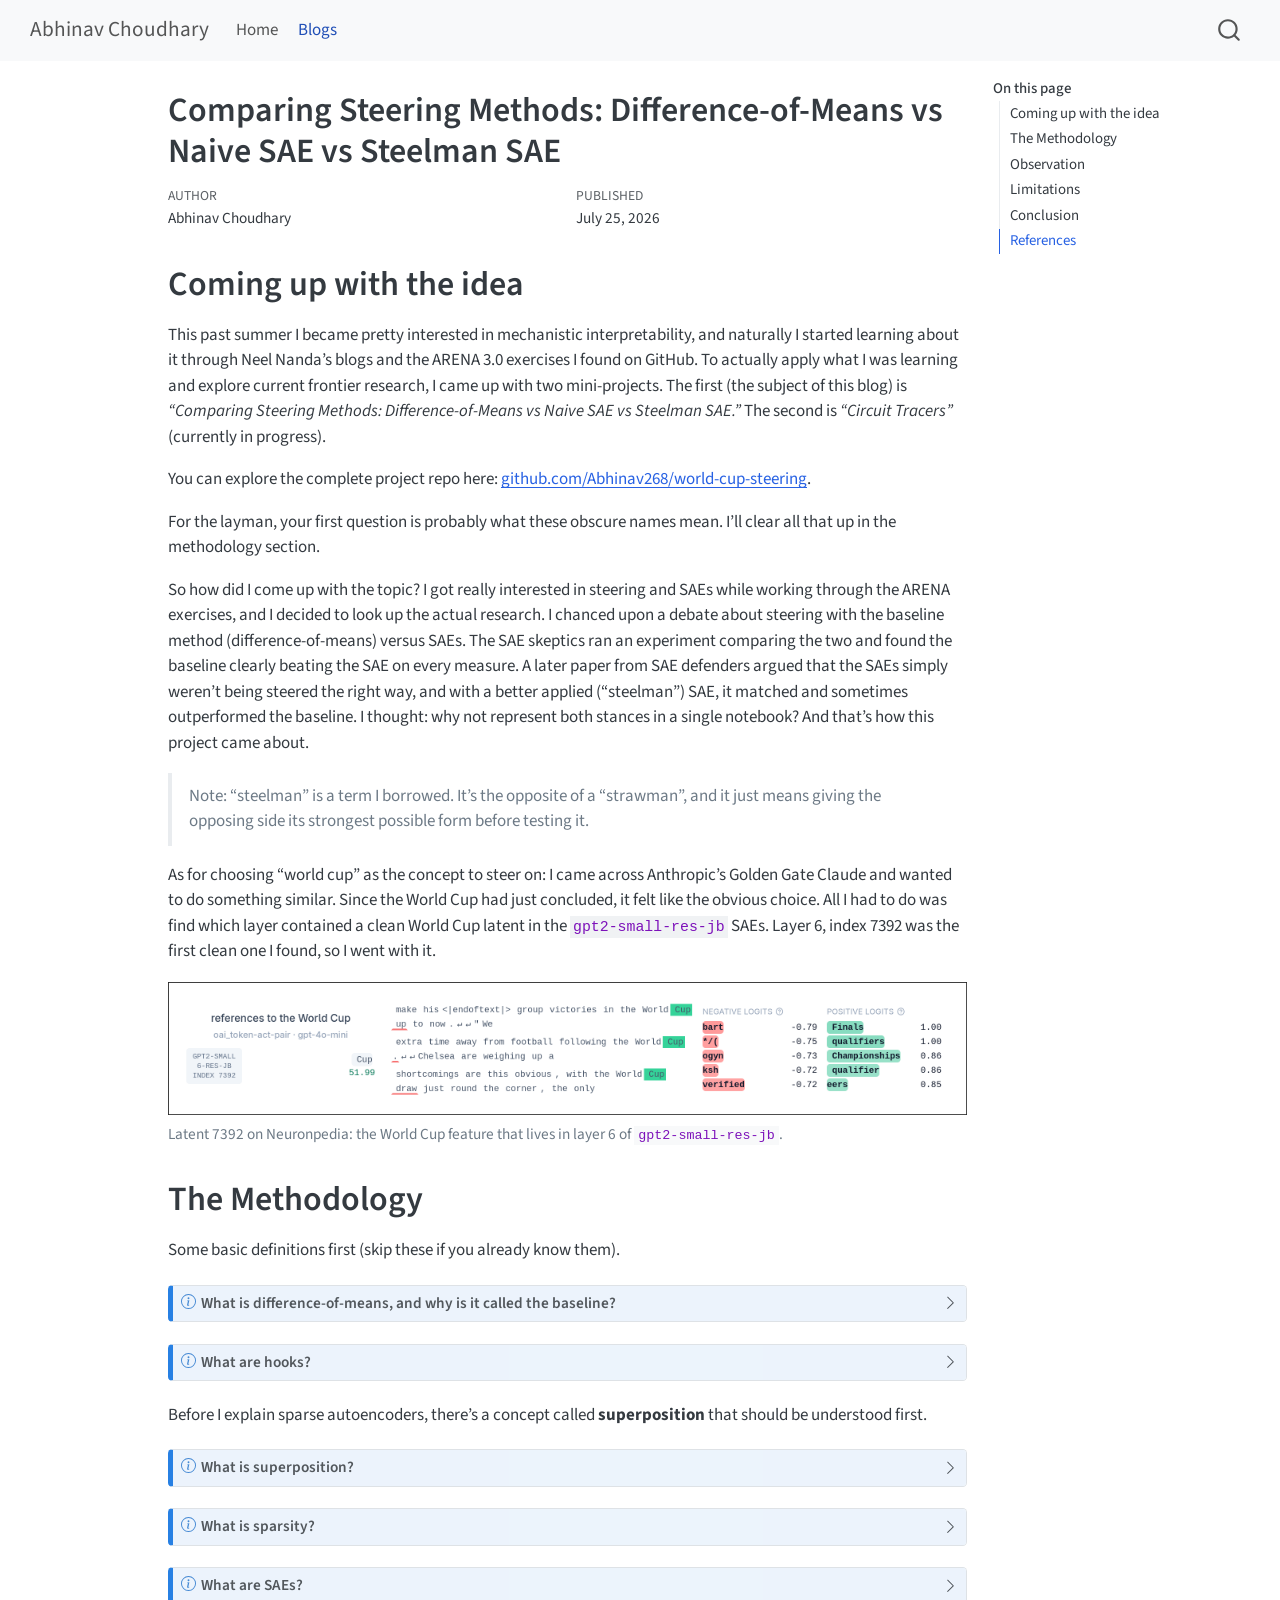
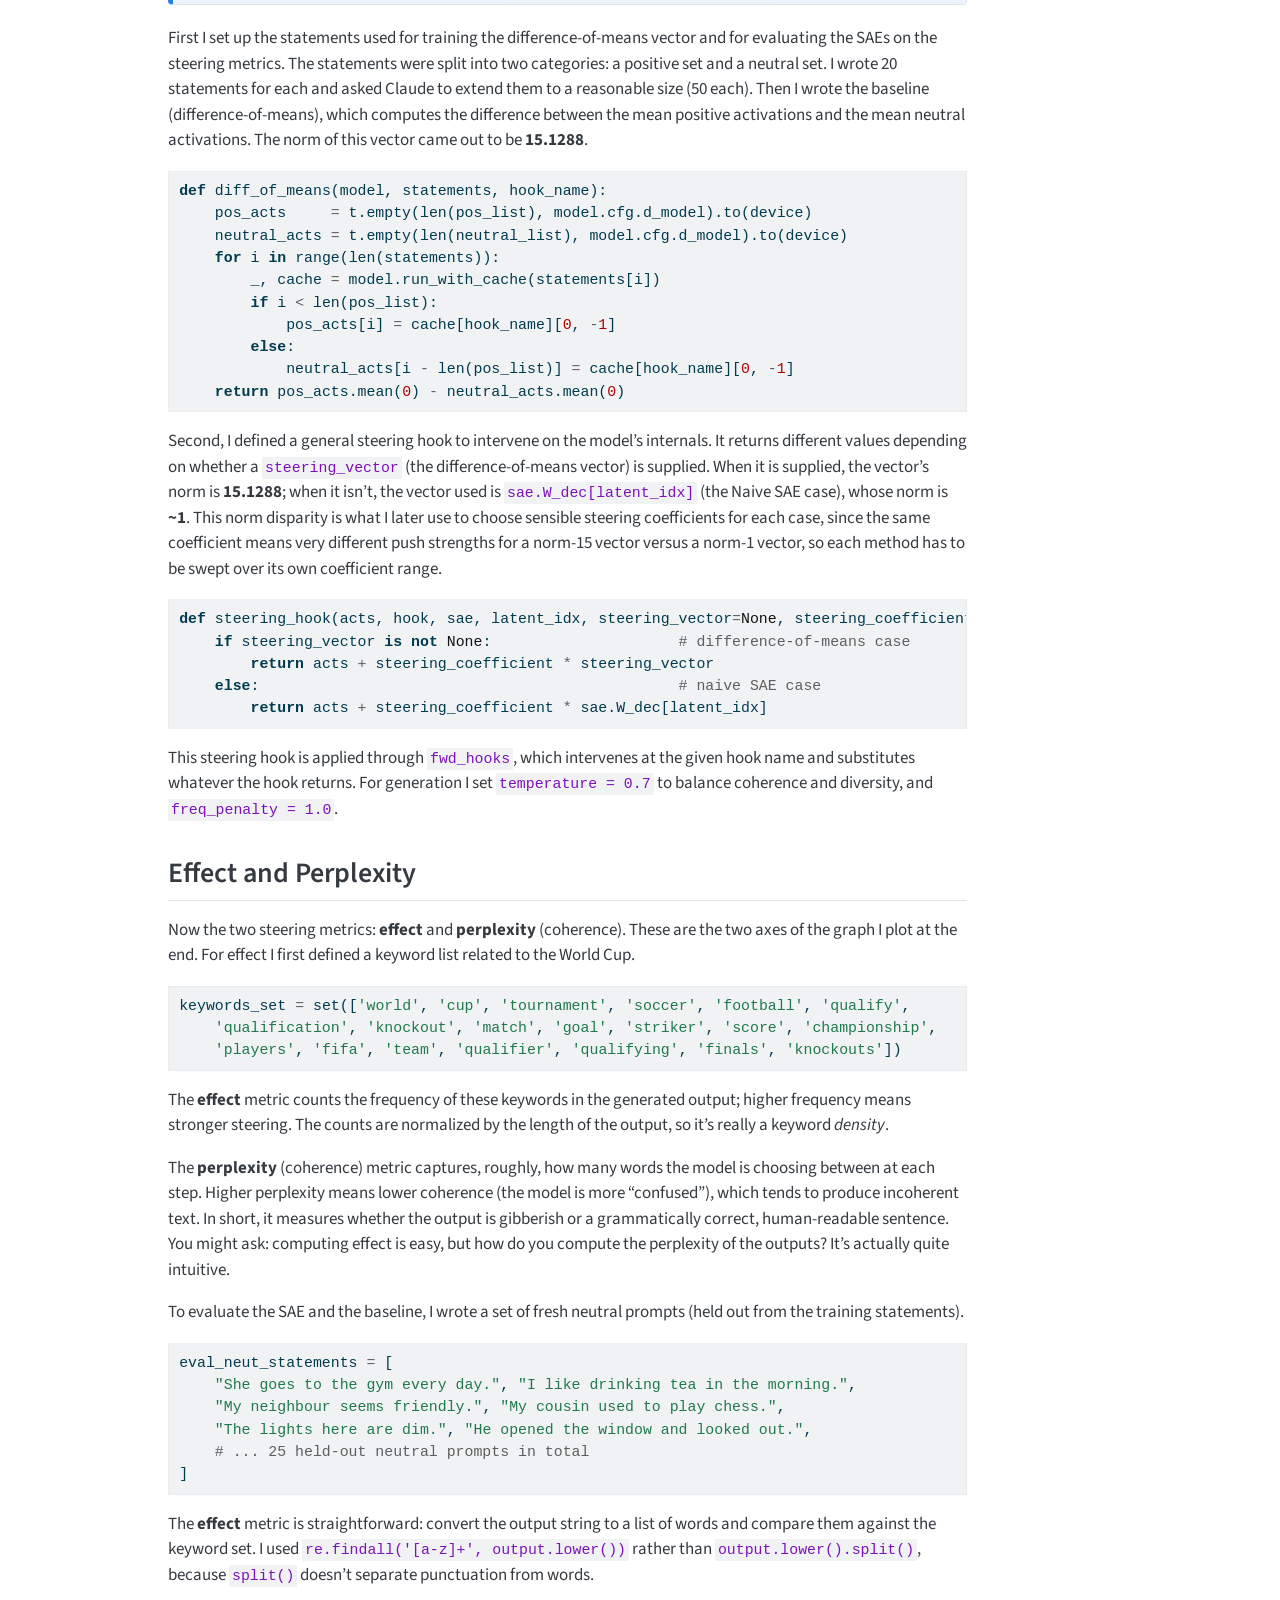
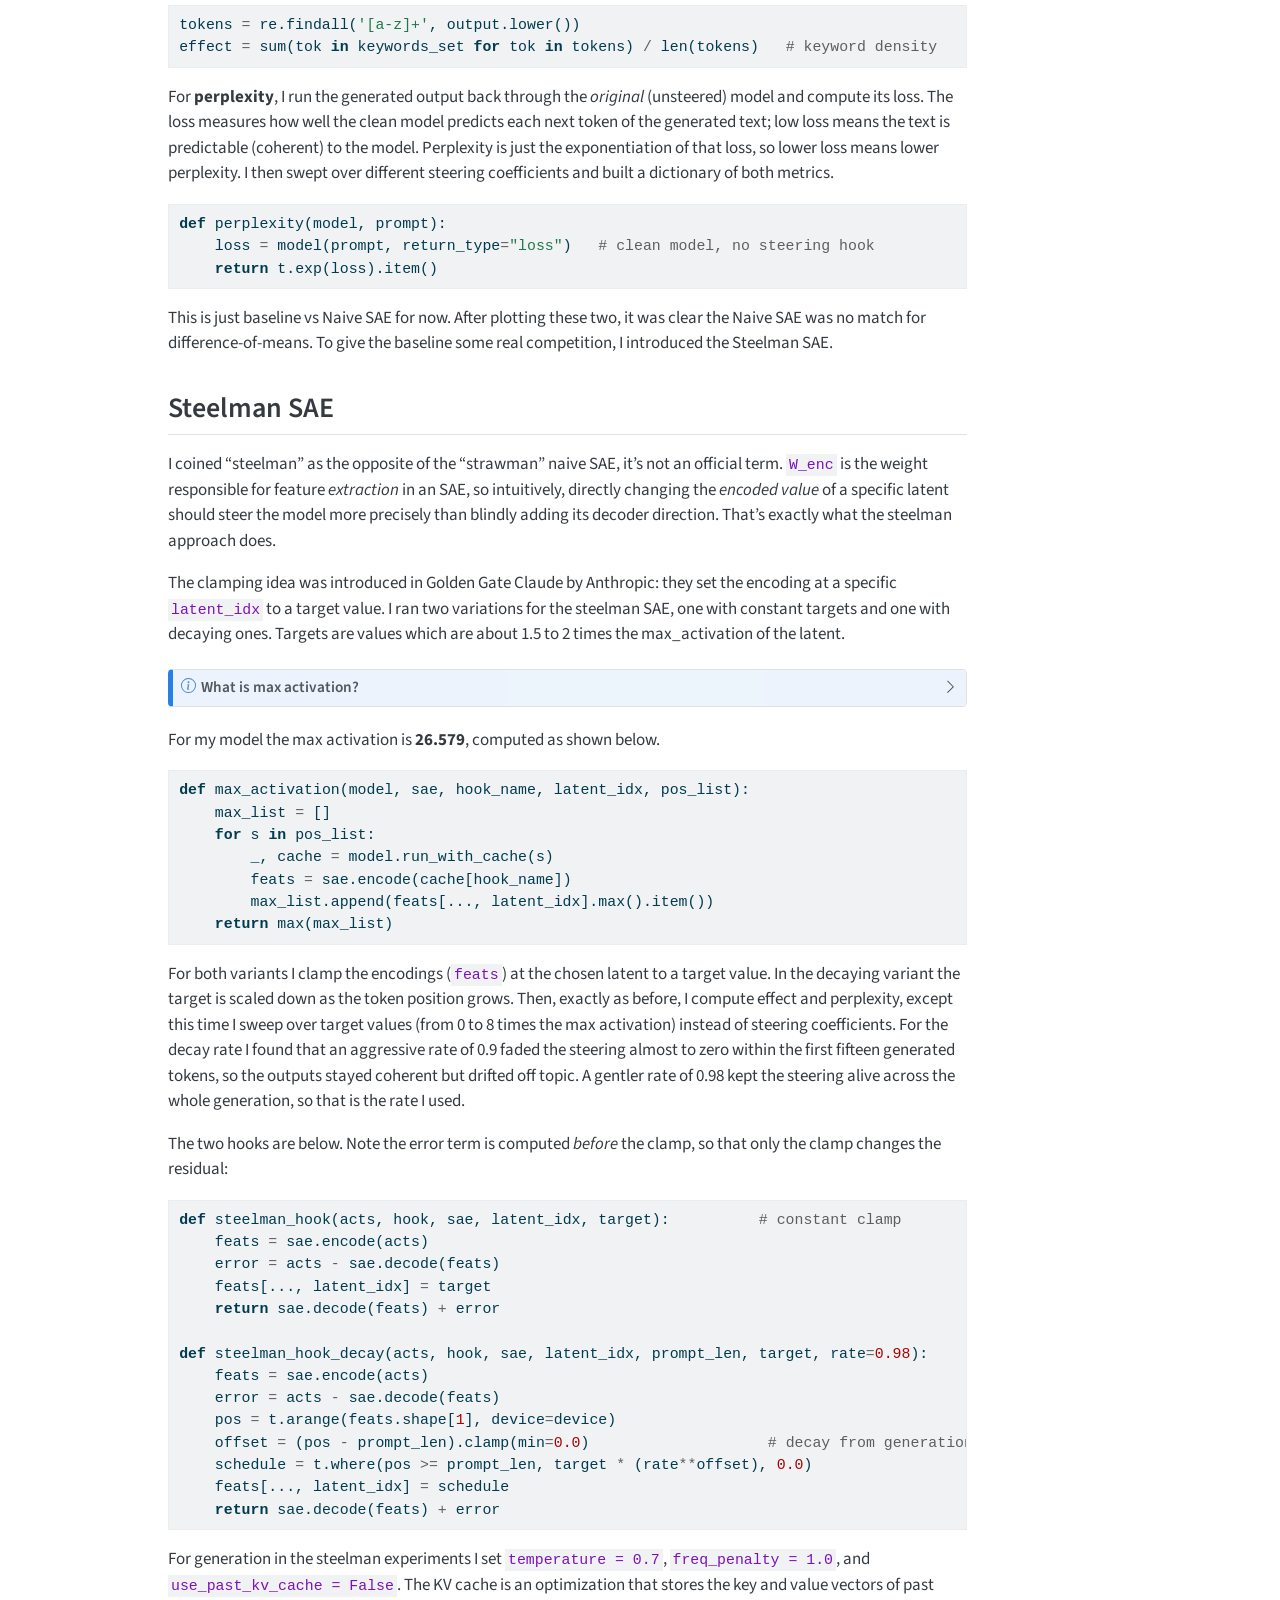
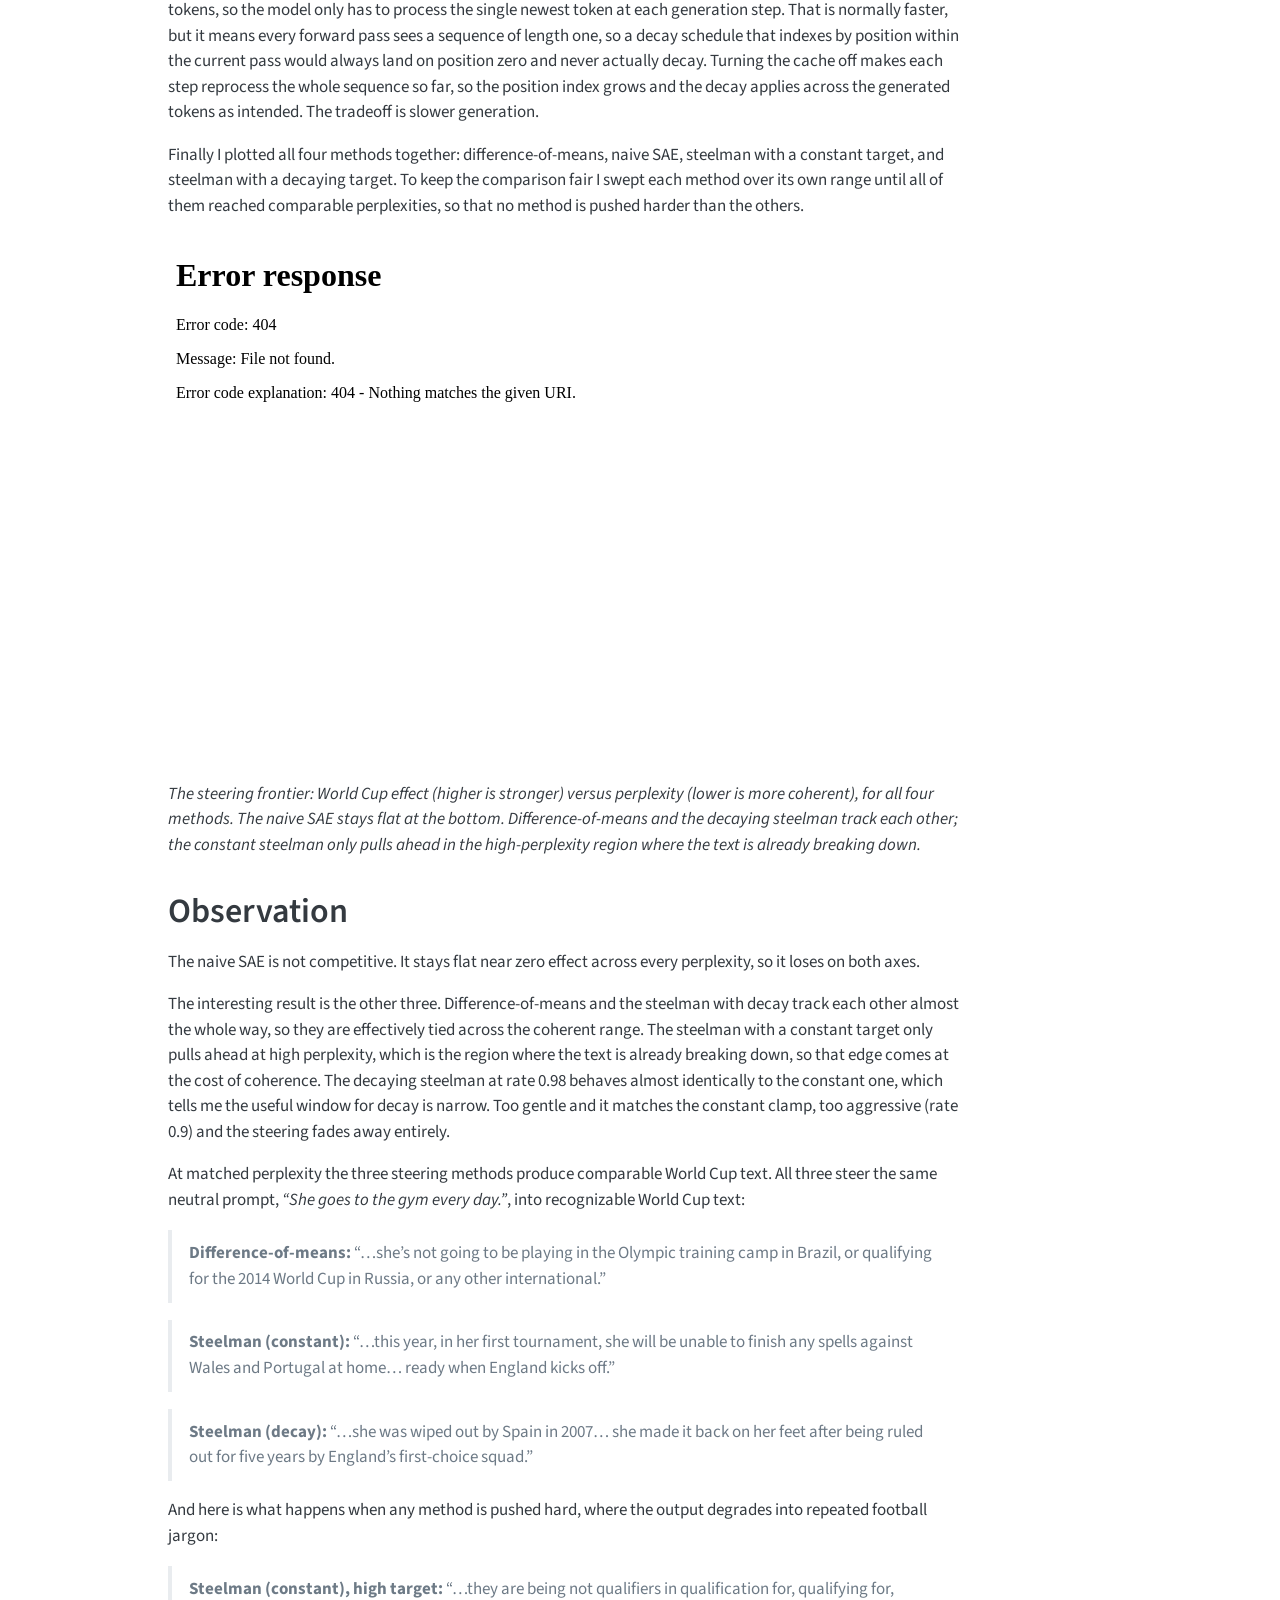
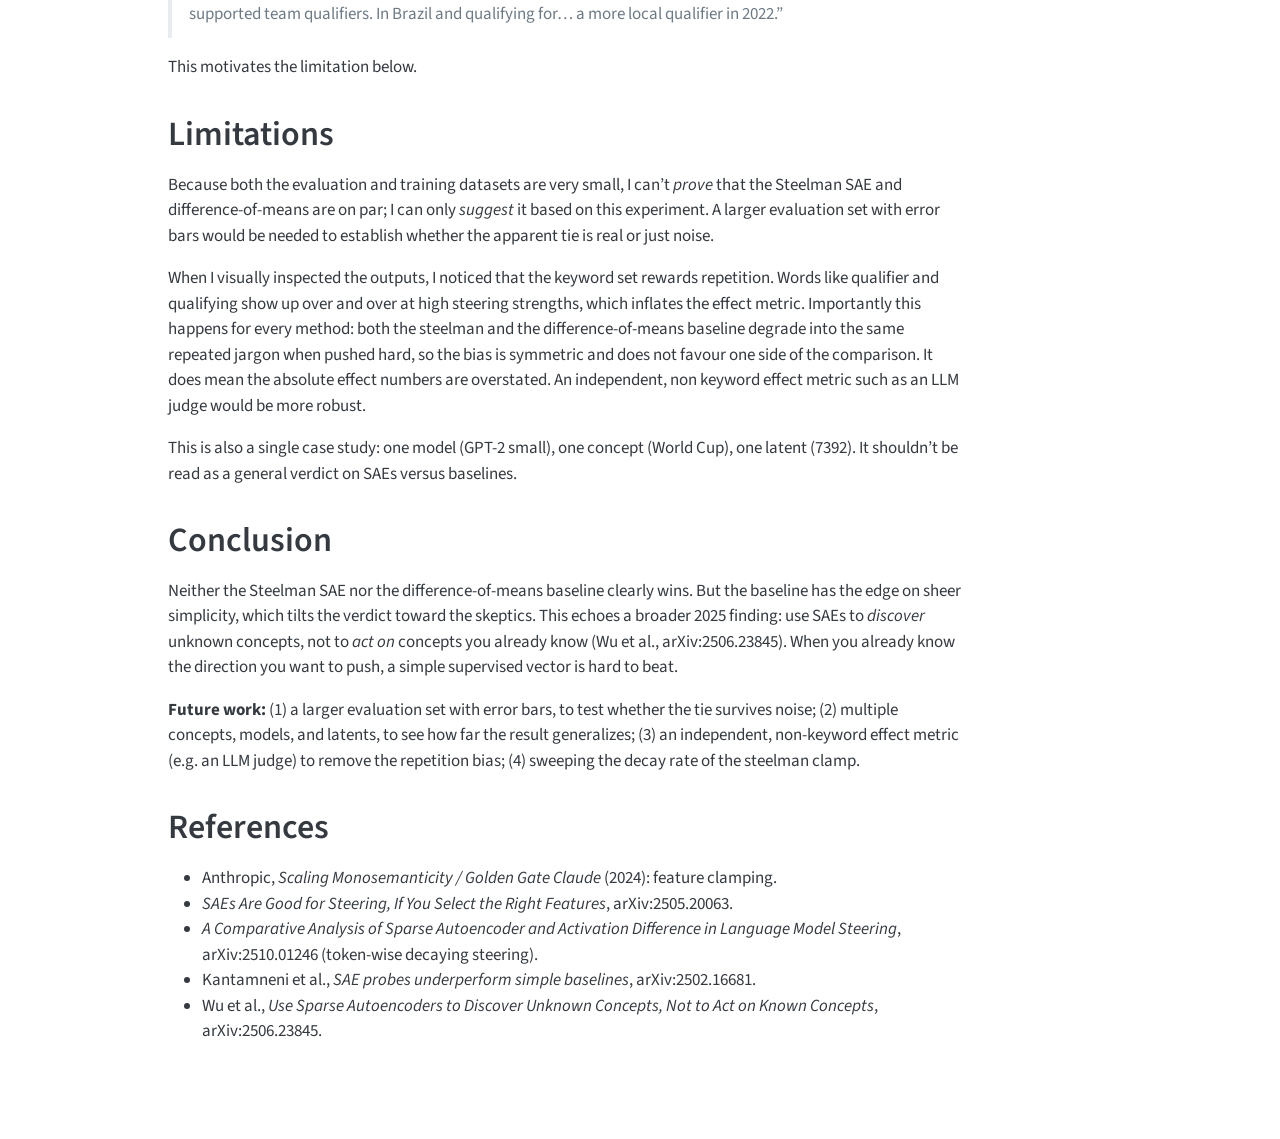
==== commit a79c1166: "Built site for gh-pages" ====
--- a/steering-methods.html
+++ b/steering-methods.html
@@ -202,6 +202,7 @@
 <section id="coming-up-with-the-idea" class="level1">
 <h1>Coming up with the idea</h1>
 <p>This past summer I became pretty interested in mechanistic interpretability, and naturally I started learning about it through Neel Nanda’s blogs and the ARENA 3.0 exercises I found on GitHub. To actually apply what I was learning and explore current frontier research, I came up with two mini-projects. The first (the subject of this blog) is <em>“Comparing Steering Methods: Difference-of-Means vs Naive SAE vs Steelman SAE.”</em> The second is <em>“Circuit Tracers”</em> (currently in progress).</p>
+<p>You can explore the complete project repo here: <a href="https://github.com/Abhinav268/world-cup-steering">github.com/Abhinav268/world-cup-steering</a>.</p>
 <p>For the layman, your first question is probably what these obscure names mean. I’ll clear all that up in the methodology section.</p>
 <p>So how did I come up with the topic? I got really interested in steering and SAEs while working through the ARENA exercises, and I decided to look up the actual research. I chanced upon a debate about steering with the baseline method (difference-of-means) versus SAEs. The SAE skeptics ran an experiment comparing the two and found the baseline clearly beating the SAE on every measure. A later paper from SAE defenders argued that the SAEs simply weren’t being steered the right way, and with a better applied (“steelman”) SAE, it matched and sometimes outperformed the baseline. I thought: why not represent both stances in a single notebook? And that’s how this project came about.</p>
 <blockquote class="blockquote">
@@ -529,7 +530,7 @@
     }
       var localhostRegex = new RegExp(/^(?:http|https):\/\/localhost\:?[0-9]*\//);
       var mailtoRegex = new RegExp(/^mailto:/);
-        var filterRegex = new RegExp('/' + window.location.host + '/');
+        var filterRegex = new RegExp("https:\/\/Abhinav268\.github\.io\/abhinav268\.github\.io\/");
       var isInternal = (href) => {
           return filterRegex.test(href) || localhostRegex.test(href) || mailtoRegex.test(href);
       }
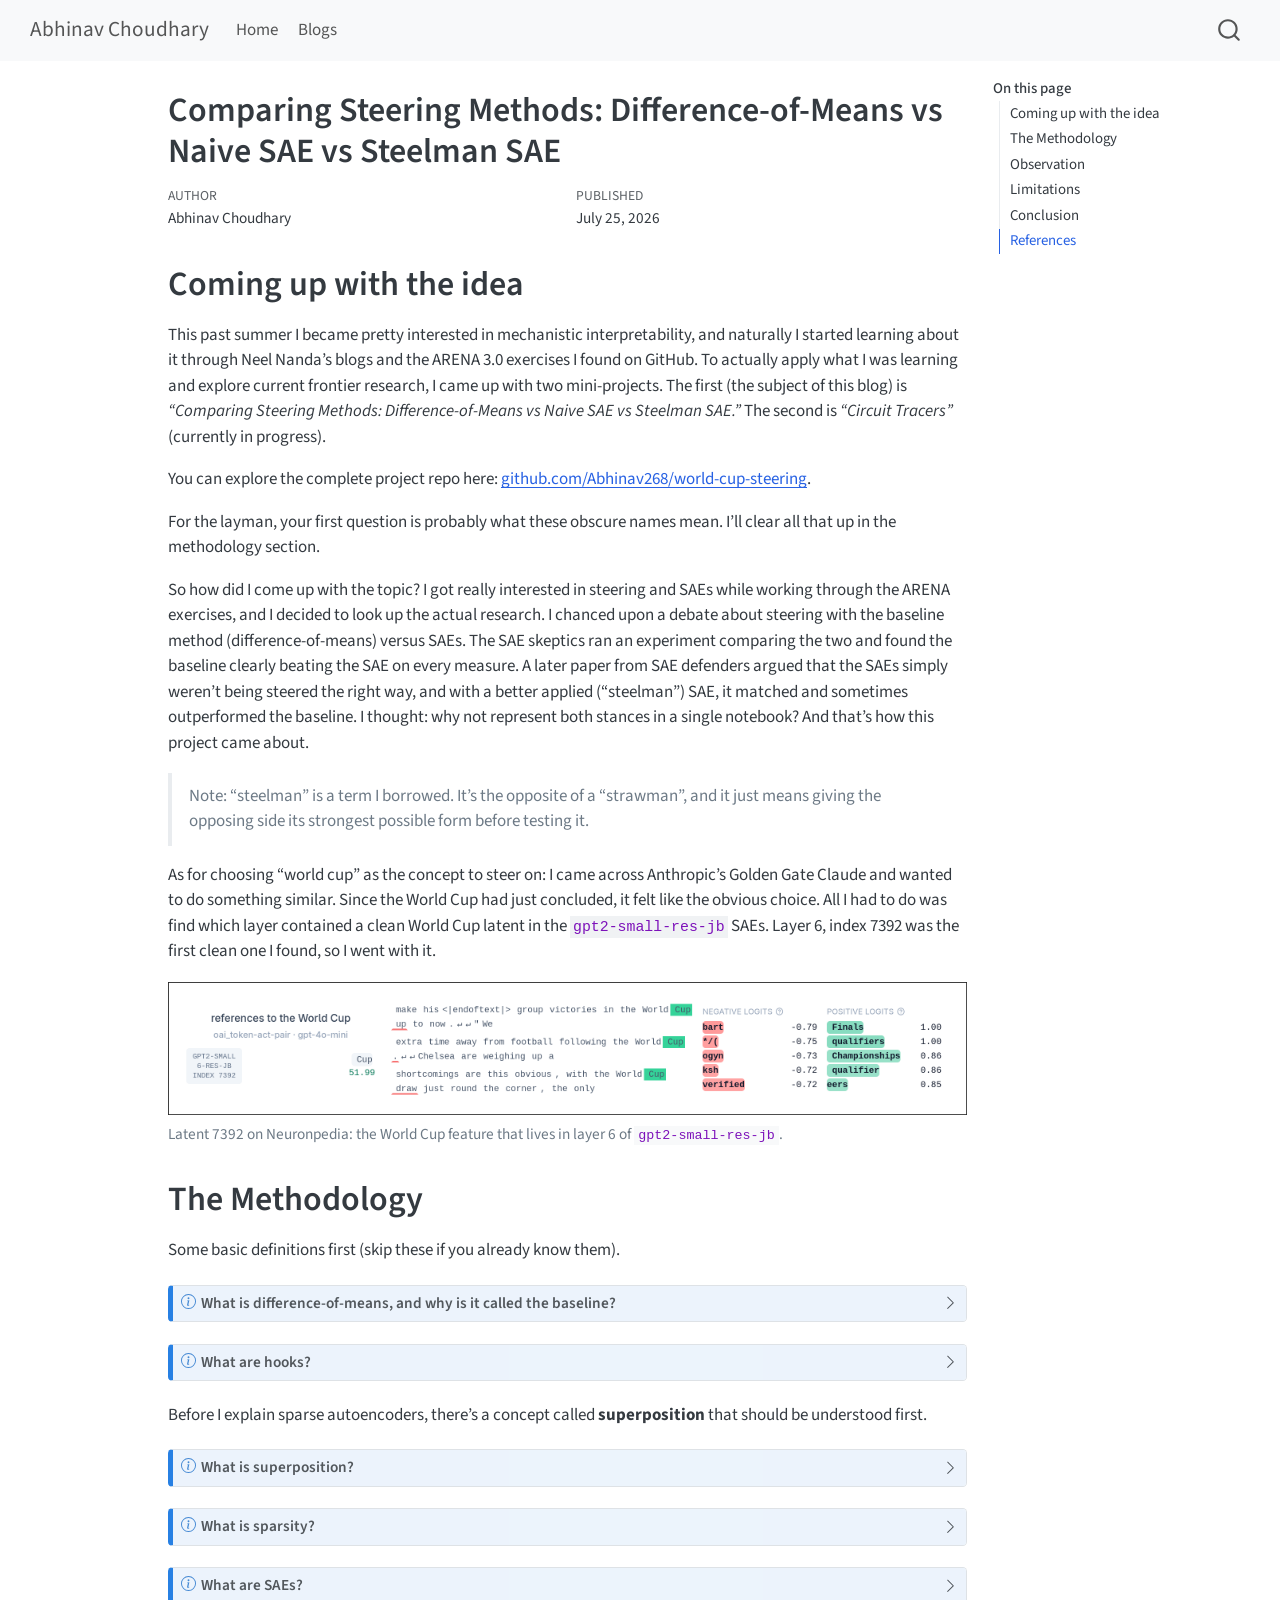
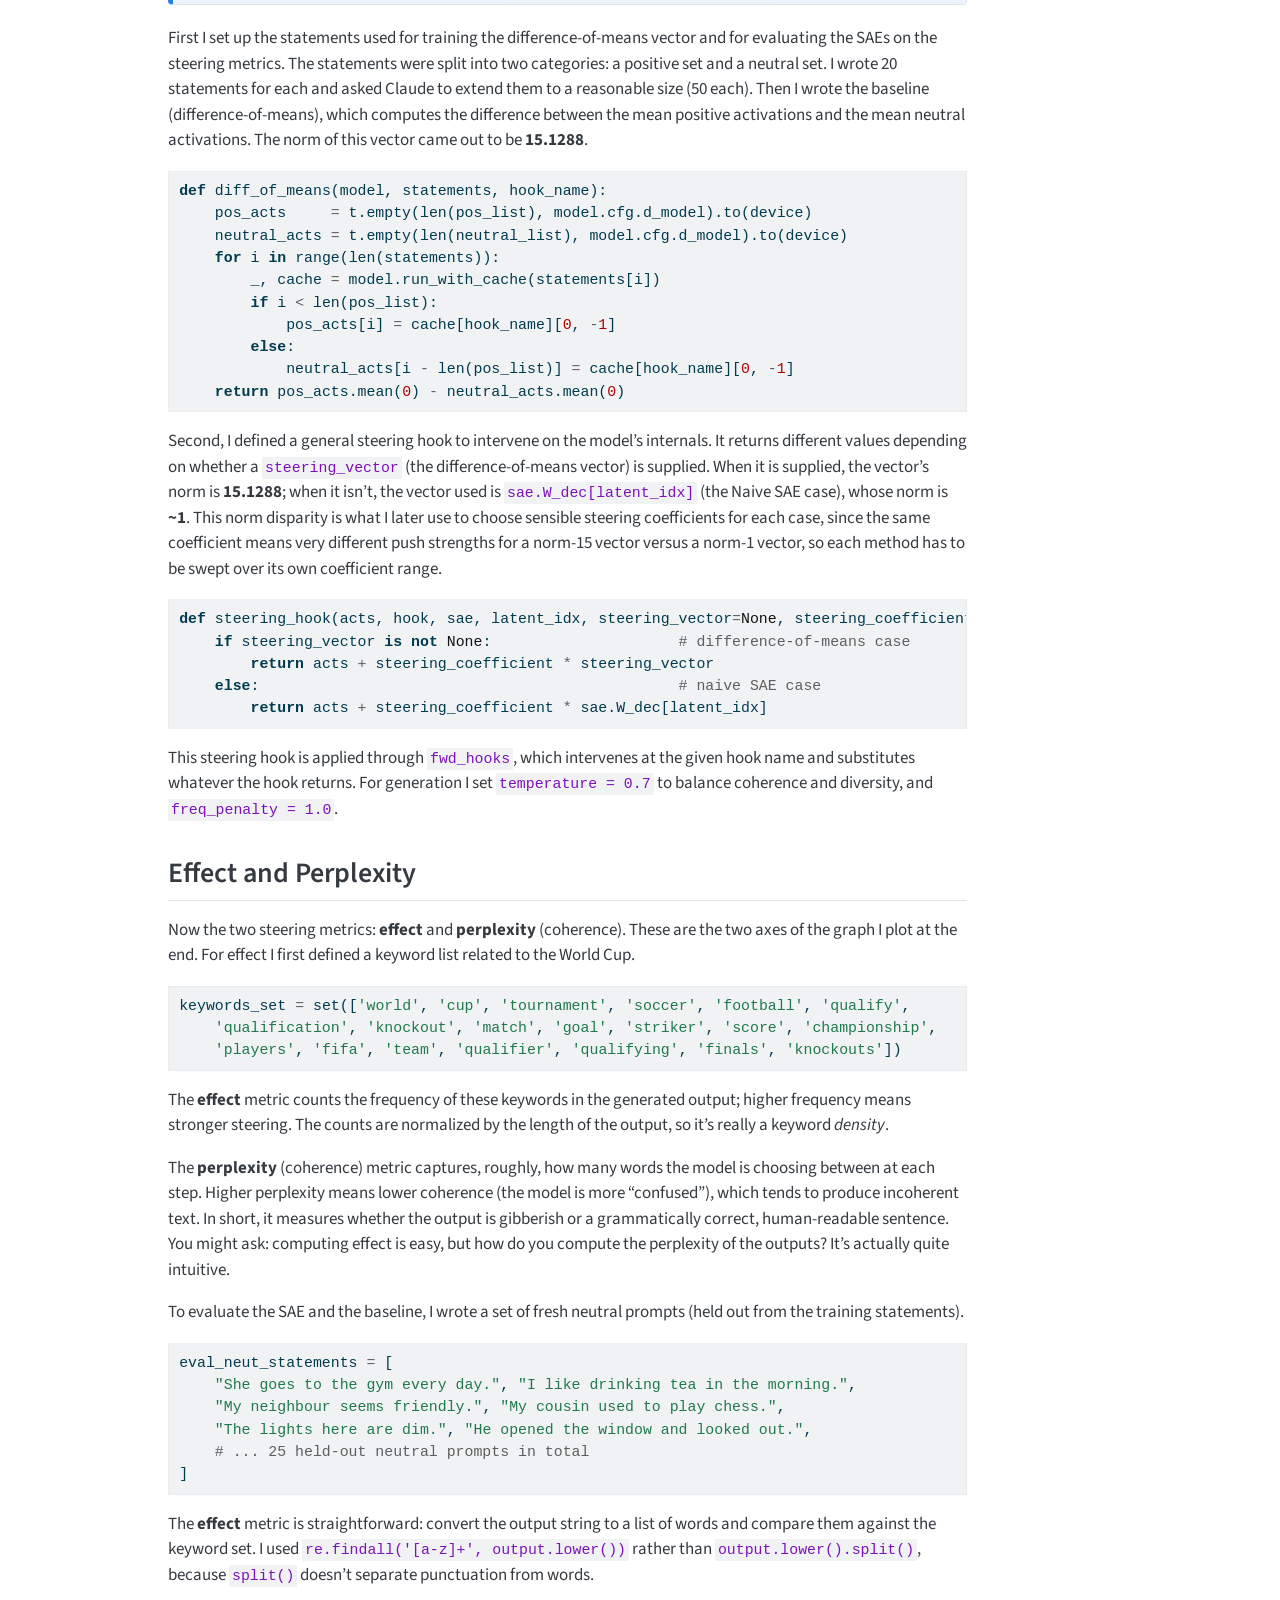
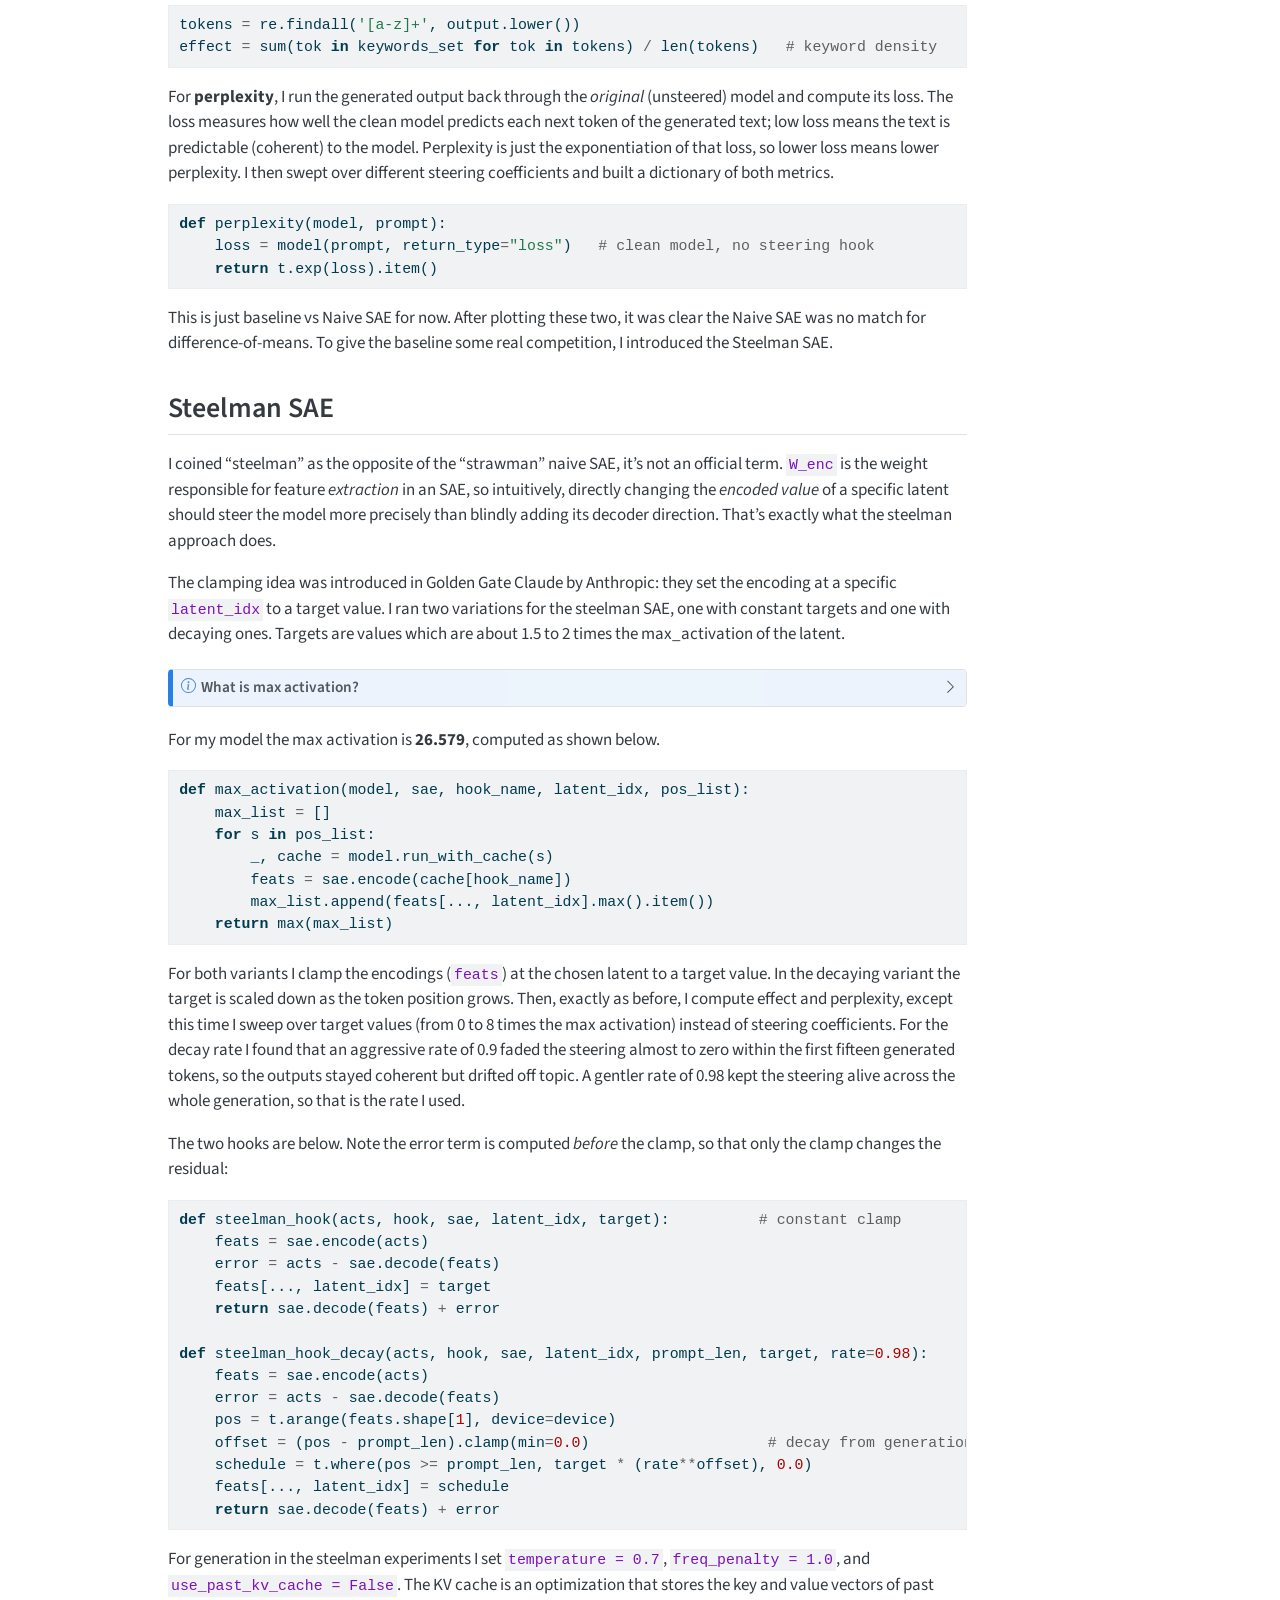
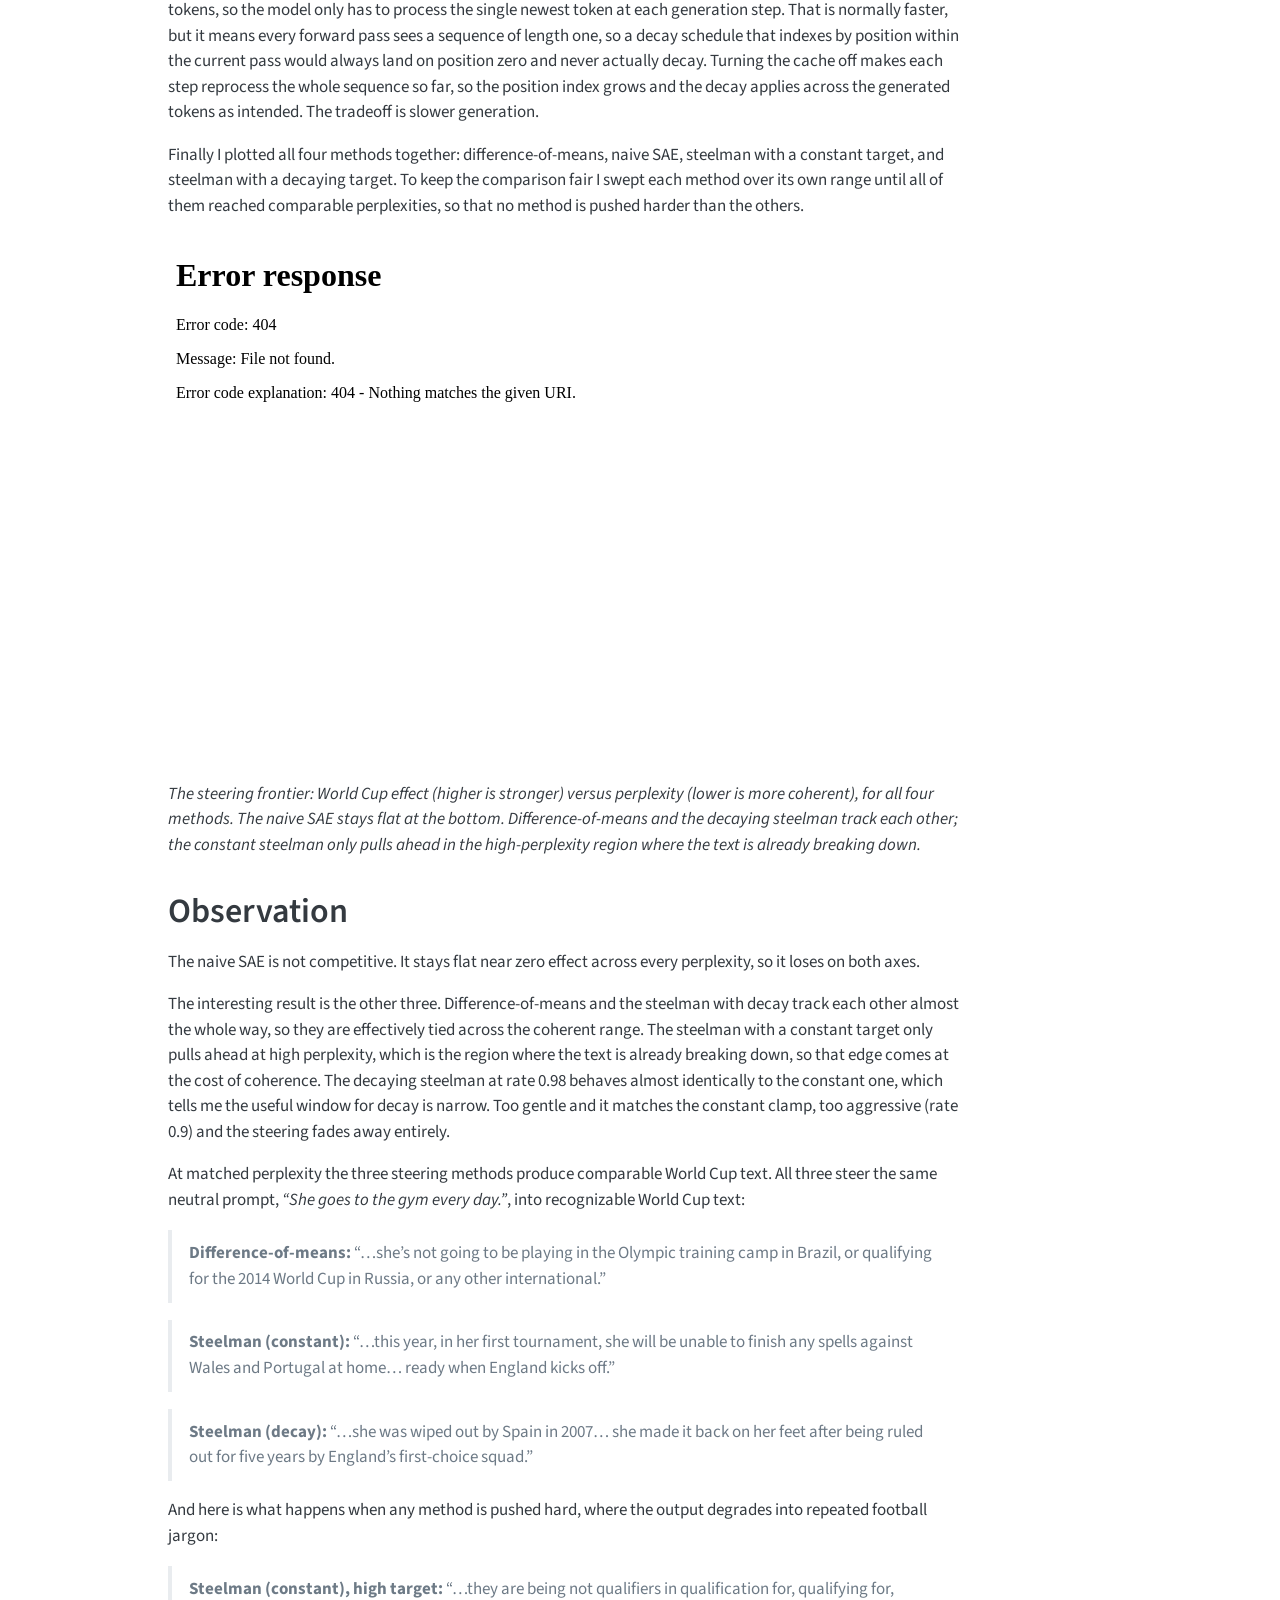
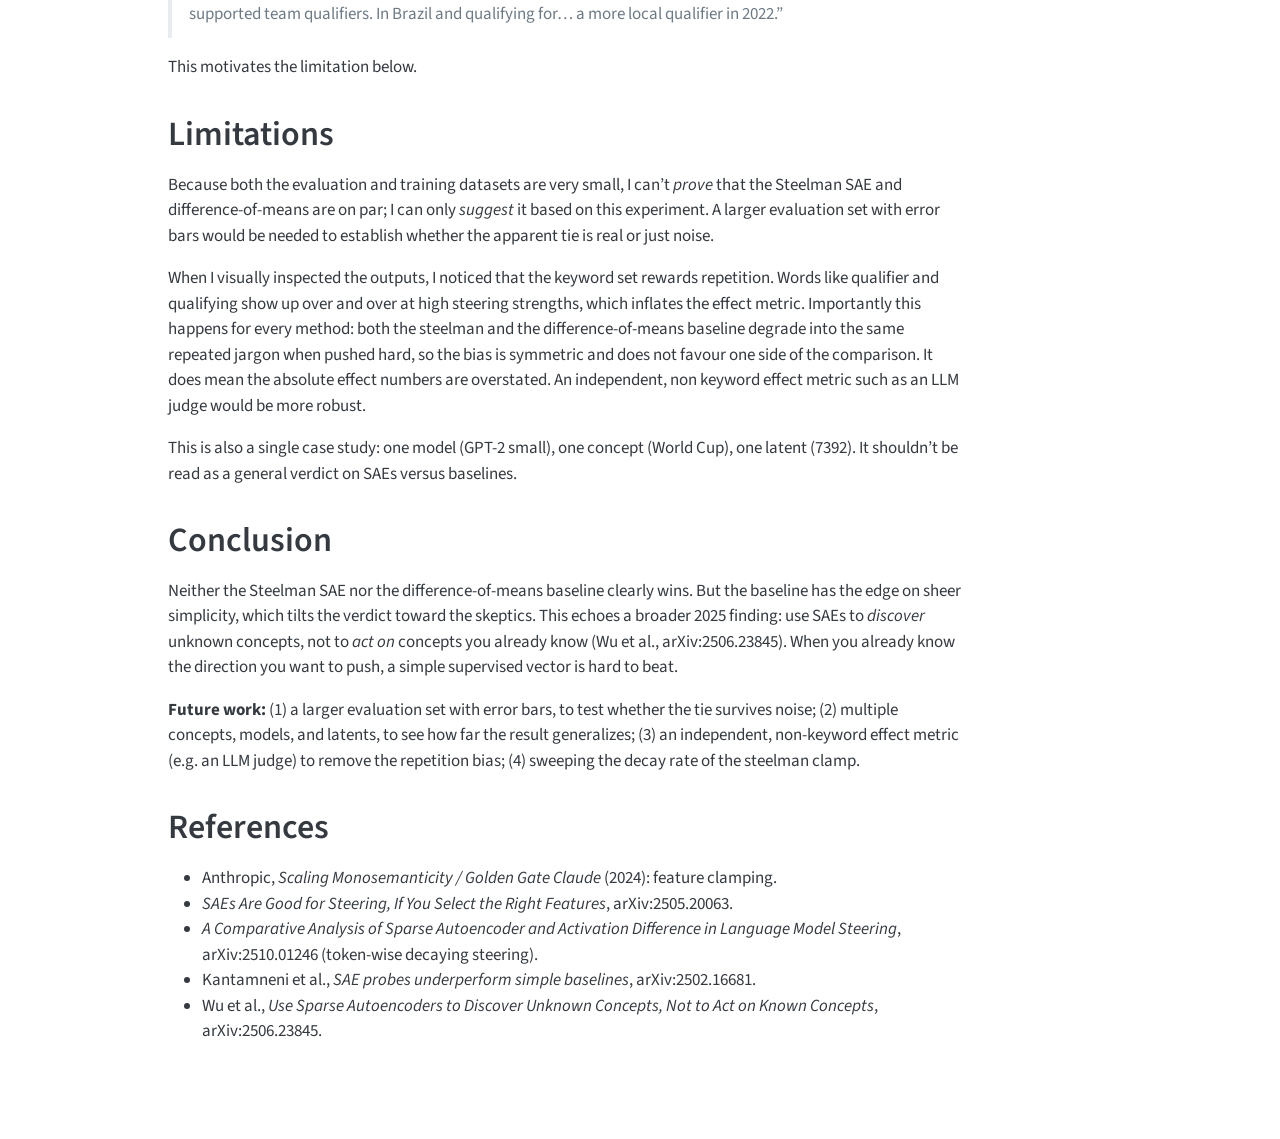
==== commit 2b8e7229: "Built site for gh-pages" ====
--- a/steering-methods.html
+++ b/steering-methods.html
@@ -133,7 +133,7 @@
 <span class="menu-text">Home</span></a>
   </li>  
   <li class="nav-item">
-    <a class="nav-link active" href="./steering-methods.html" aria-current="page"> 
+    <a class="nav-link" href="./blogs.html"> 
 <span class="menu-text">Blogs</span></a>
   </li>  
 </ul>
